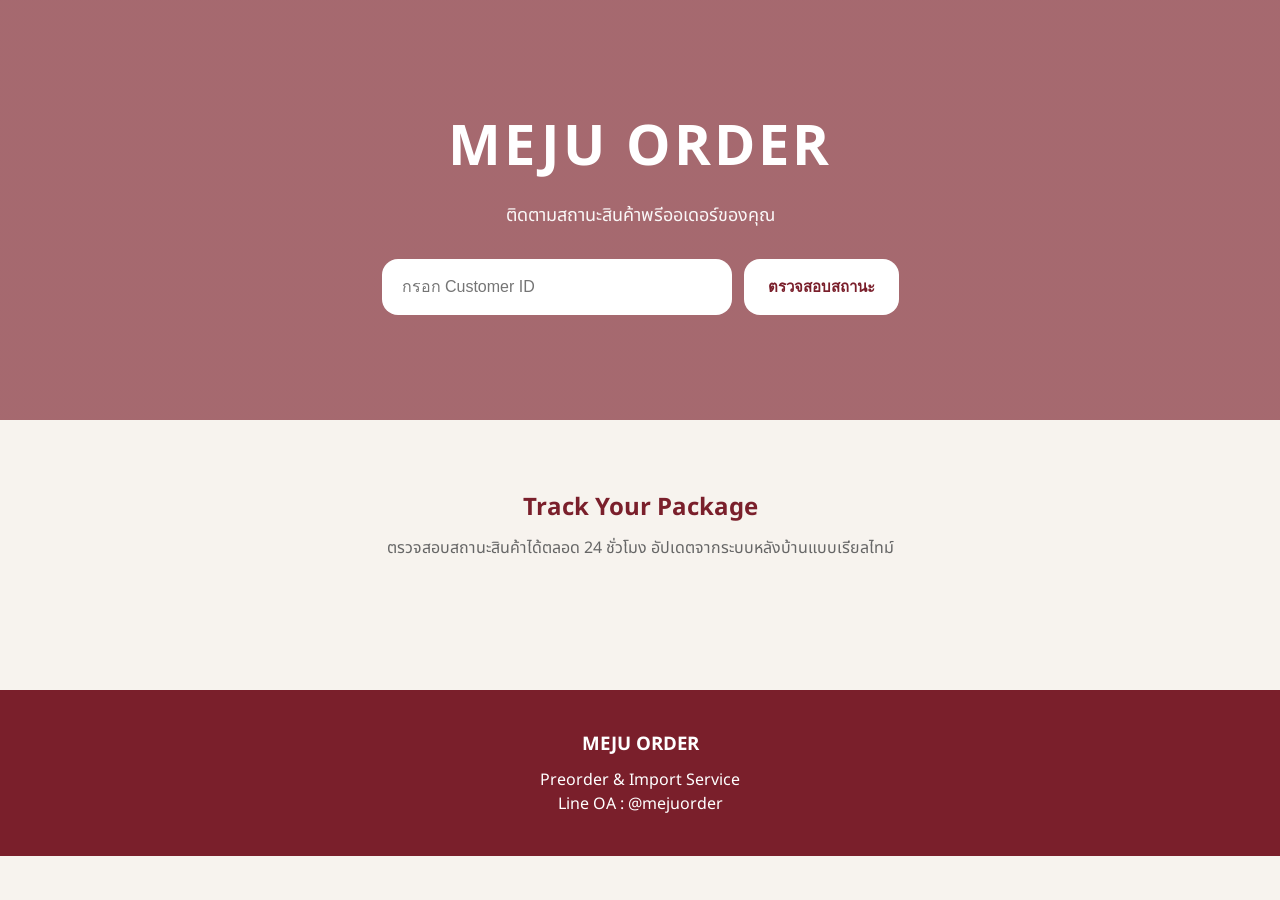
==== index.html @ 6a524410 "update ui design" ====
<!DOCTYPE html>
<html lang="th">
<head>
    <meta charset="UTF-8">
    <meta name="viewport" content="width=device-width, initial-scale=1.0">
    <title>MEJU ORDER | Track Your Order</title>

    <link rel="stylesheet" href="style.css">

    <link href="https://fonts.googleapis.com/css2?family=Noto+Sans+Thai:wght@300;400;500;600;700&display=swap" rel="stylesheet">
</head>

<body>

    <header class="hero">
        <div class="overlay"></div>

        <div class="hero-content">
            <h1>MEJU ORDER</h1>
            <p>ติดตามสถานะสินค้าพรีออเดอร์ของคุณ</p>

            <div class="search-box">

                <input
                    type="text"
                    id="customerId"
                    placeholder="กรอก Customer ID">

                <button onclick="searchOrder()">
                    ตรวจสอบสถานะ
                </button>

            </div>
        </div>
    </header>

    <main>

        <section class="intro">
            <h2>Track Your Package</h2>
            <p>
                ตรวจสอบสถานะสินค้าได้ตลอด 24 ชั่วโมง
                อัปเดตจากระบบหลังบ้านแบบเรียลไทม์
            </p>
        </section>

        <section id="results"></section>

    </main>

    <footer>
        <h3>MEJU ORDER</h3>
        <p>Preorder & Import Service</p>
        <p>Line OA : @mejuorder</p>
    </footer>

    <script src="app.js"></script>

</body>
</html>
---- style.css ----
:root{
    --cream:#F7F3EE;
    --white:#FFFFFF;
    --burgundy:#7A1F2B;
    --rose:#B76E79;
    --text:#2E2E2E;
    --border:#E8DDD5;
}

*{
    margin:0;
    padding:0;
    box-sizing:border-box;
}

body{
    font-family:'Noto Sans Thai',sans-serif;
    background:var(--cream);
    color:var(--text);
}

/* HERO */

.hero{
    position:relative;
    min-height:420px;

    background:
    linear-gradient(
    rgba(122,31,43,.65),
    rgba(122,31,43,.65)),
    url("https://images.unsplash.com/photo-1523381210434-271e8be1f52b?q=80&w=1600");

    background-size:cover;
    background-position:center;

    display:flex;
    align-items:center;
    justify-content:center;

    text-align:center;
    padding:40px 20px;
}

.hero-content{
    position:relative;
    z-index:2;
    max-width:700px;
}

.hero h1{
    color:white;
    font-size:56px;
    font-weight:700;
    letter-spacing:3px;
    margin-bottom:12px;
}

.hero p{
    color:white;
    opacity:.95;
    margin-bottom:30px;
    font-size:18px;
}

/* SEARCH */

.search-box{
    display:flex;
    gap:12px;
    flex-wrap:wrap;
    justify-content:center;
}

.search-box input{
    width:350px;
    max-width:100%;

    border:none;
    border-radius:16px;

    padding:16px 20px;
    font-size:16px;

    outline:none;
}

.search-box button{

    background:white;
    color:var(--burgundy);

    border:none;
    border-radius:16px;

    padding:16px 24px;

    cursor:pointer;

    font-size:15px;
    font-weight:600;

    transition:.25s;
}

.search-box button:hover{
    transform:translateY(-2px);
}

/* INTRO */

.intro{
    max-width:900px;
    margin:auto;
    text-align:center;
    padding:70px 20px 30px;
}

.intro h2{
    color:var(--burgundy);
    margin-bottom:10px;
}

.intro p{
    color:#666;
}

/* RESULTS */

#results{
    max-width:1100px;
    margin:auto;
    padding:20px;
}

/* CARD */

.card{
    background:white;

    border-radius:24px;

    overflow:hidden;

    margin-bottom:30px;

    box-shadow:
    0 10px 30px rgba(0,0,0,.07);

    display:grid;

    grid-template-columns:
    320px 1fr;
}

.card img{
    width:100%;
    height:100%;
    min-height:320px;
    object-fit:cover;
}

.content{
    padding:28px;
}

.product-name{
    font-size:26px;
    font-weight:700;
    color:var(--burgundy);

    margin-bottom:15px;
}

.info{
    margin-bottom:10px;
    color:#555;
}

/* STATUS BADGE */

.status{
    display:inline-block;

    background:#F8E4E7;

    color:var(--burgundy);

    padding:10px 16px;

    border-radius:999px;

    font-weight:600;

    margin:16px 0;
}

/* TIMELINE */

.timeline{
    margin-top:25px;
    border-left:3px solid #E5D4D8;
    padding-left:18px;
}

.timeline-step{
    margin-bottom:15px;
    color:#666;
}

.timeline-step.active{
    color:var(--burgundy);
    font-weight:700;
}

/* EMPTY */

.not-found{
    background:white;

    padding:40px;

    text-align:center;

    border-radius:20px;

    box-shadow:
    0 10px 30px rgba(0,0,0,.05);
}

/* FOOTER */

footer{
    margin-top:60px;

    background:var(--burgundy);

    color:white;

    text-align:center;

    padding:40px 20px;
}

footer h3{
    margin-bottom:10px;
}

/* MOBILE */

@media(max-width:768px){

    .hero{
        min-height:360px;
    }

    .hero h1{
        font-size:38px;
    }

    .card{
        grid-template-columns:1fr;
    }

    .card img{
        min-height:250px;
    }

    .search-box{
        flex-direction:column;
    }

    .search-box input,
    .search-box button{
        width:100%;
    }

}
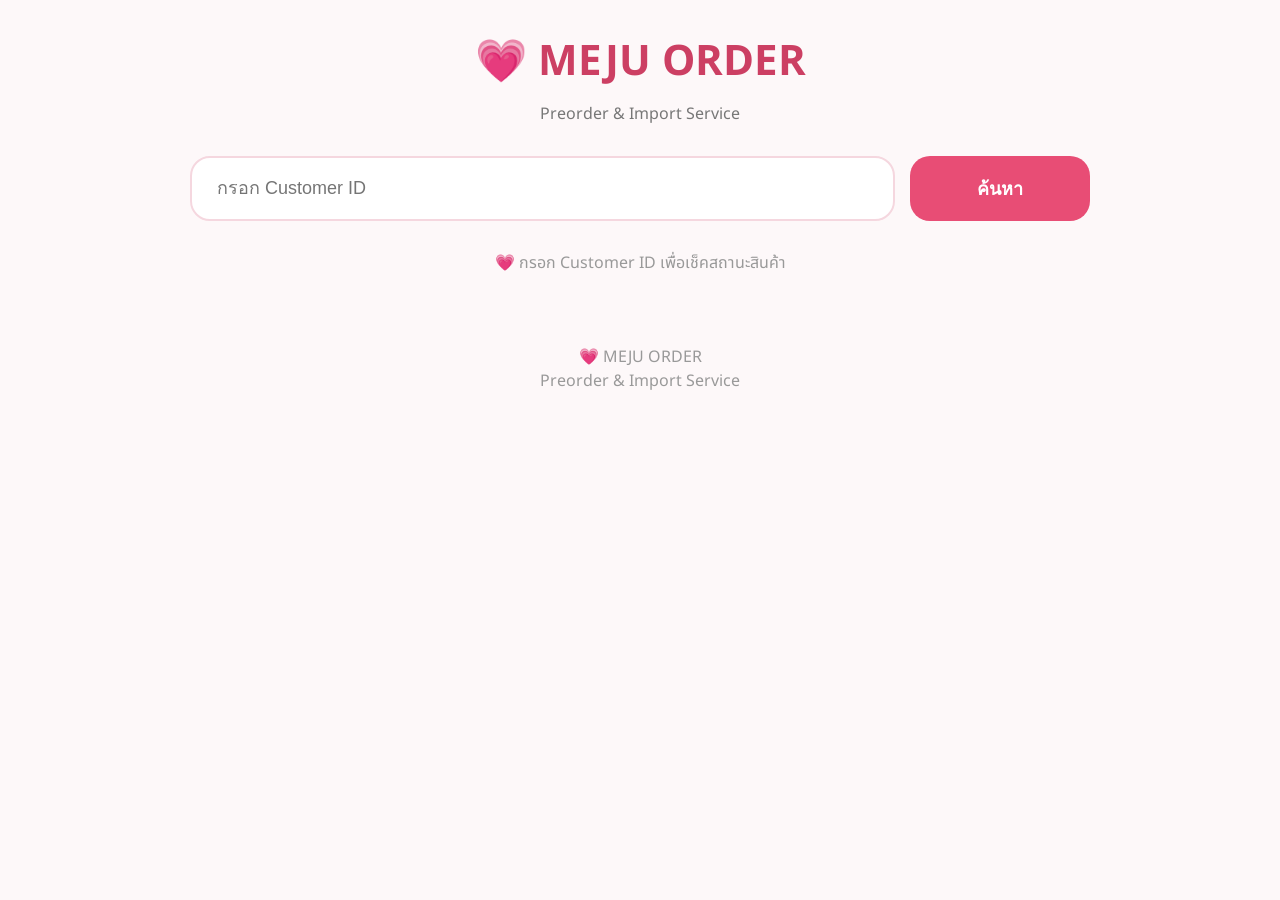
==== commit 89d84ae9: "param" ====
--- a/index.html
+++ b/index.html
@@ -1,60 +1,60 @@
 <!DOCTYPE html>
 <html lang="th">
 <head>
-    <meta charset="UTF-8">
-    <meta name="viewport" content="width=device-width, initial-scale=1.0">
-    <title>MEJU ORDER | Track Your Order</title>
+<meta charset="UTF-8">
+<meta name="viewport" content="width=device-width, initial-scale=1.0">
 
-    <link rel="stylesheet" href="style.css">
+<title>MEJU ORDER</title>
 
-    <link href="https://fonts.googleapis.com/css2?family=Noto+Sans+Thai:wght@300;400;500;600;700&display=swap" rel="stylesheet">
+<link rel="stylesheet" href="style.css">
+
+<link href="https://fonts.googleapis.com/css2?family=Noto+Sans+Thai:wght@300;400;500;600;700&display=swap" rel="stylesheet">
 </head>
 
 <body>
 
-    <header class="hero">
-        <div class="overlay"></div>
+<div class="container">
 
-        <div class="hero-content">
-            <h1>MEJU ORDER</h1>
-            <p>ติดตามสถานะสินค้าพรีออเดอร์ของคุณ</p>
+<header>
 
-            <div class="search-box">
+<div class="logo">
+💗 MEJU ORDER
+</div>
 
-                <input
-                    type="text"
-                    id="customerId"
-                    placeholder="กรอก Customer ID">
+<p class="subtitle">
+Preorder & Import Service
+</p>
 
-                <button onclick="searchOrder()">
-                    ตรวจสอบสถานะ
-                </button>
+<div class="search-box">
 
-            </div>
-        </div>
-    </header>
+<input
+id="customerId"
+type="text"
+placeholder="กรอก Customer ID">
 
-    <main>
+<button onclick="searchOrder()">
+ค้นหา
+</button>
 
-        <section class="intro">
-            <h2>Track Your Package</h2>
-            <p>
-                ตรวจสอบสถานะสินค้าได้ตลอด 24 ชั่วโมง
-                อัปเดตจากระบบหลังบ้านแบบเรียลไทม์
-            </p>
-        </section>
+</div>
 
-        <section id="results"></section>
+<p class="hint">
+💗 กรอก Customer ID เพื่อเช็คสถานะสินค้า
+</p>
 
-    </main>
+</header>
 
-    <footer>
-        <h3>MEJU ORDER</h3>
-        <p>Preorder & Import Service</p>
-        <p>Line OA : @mejuorder</p>
-    </footer>
+<section id="results"></section>
 
-    <script src="app.js"></script>
+<footer>
+💗 MEJU ORDER
+<br>
+Preorder & Import Service
+</footer>
+
+</div>
+
+<script src="app.js"></script>
 
 </body>
 </html>
--- a/style.css
+++ b/style.css
@@ -1,278 +1,288 @@
-:root{
-    --cream:#F7F3EE;
-    --white:#FFFFFF;
-    --burgundy:#7A1F2B;
-    --rose:#B76E79;
-    --text:#2E2E2E;
-    --border:#E8DDD5;
-}
-
 *{
-    margin:0;
-    padding:0;
-    box-sizing:border-box;
+margin:0;
+padding:0;
+box-sizing:border-box;
 }
 
 body{
-    font-family:'Noto Sans Thai',sans-serif;
-    background:var(--cream);
-    color:var(--text);
-}
-
-/* HERO */
-
-.hero{
-    position:relative;
-    min-height:420px;
-
-    background:
-    linear-gradient(
-    rgba(122,31,43,.65),
-    rgba(122,31,43,.65)),
-    url("https://images.unsplash.com/photo-1523381210434-271e8be1f52b?q=80&w=1600");
-
-    background-size:cover;
-    background-position:center;
-
-    display:flex;
-    align-items:center;
-    justify-content:center;
-
-    text-align:center;
-    padding:40px 20px;
-}
-
-.hero-content{
-    position:relative;
-    z-index:2;
-    max-width:700px;
-}
-
-.hero h1{
-    color:white;
-    font-size:56px;
-    font-weight:700;
-    letter-spacing:3px;
-    margin-bottom:12px;
-}
-
-.hero p{
-    color:white;
-    opacity:.95;
-    margin-bottom:30px;
-    font-size:18px;
-}
-
-/* SEARCH */
+font-family:'Noto Sans Thai',sans-serif;
+background:#fdf8f9;
+color:#444;
+}
+
+.container{
+max-width:1200px;
+margin:auto;
+padding:30px 20px;
+}
+
+.logo{
+text-align:center;
+font-size:42px;
+font-weight:700;
+color:#cc3f63;
+}
+
+.subtitle{
+text-align:center;
+color:#777;
+margin-top:8px;
+}
 
 .search-box{
-    display:flex;
-    gap:12px;
-    flex-wrap:wrap;
-    justify-content:center;
+display:flex;
+gap:15px;
+margin:30px auto;
+max-width:900px;
 }
 
 .search-box input{
-    width:350px;
-    max-width:100%;
-
-    border:none;
-    border-radius:16px;
-
-    padding:16px 20px;
-    font-size:16px;
-
-    outline:none;
+flex:1;
+height:65px;
+border:2px solid #f5d7df;
+border-radius:20px;
+padding:0 25px;
+font-size:18px;
+outline:none;
 }
 
 .search-box button{
-
-    background:white;
-    color:var(--burgundy);
-
-    border:none;
-    border-radius:16px;
-
-    padding:16px 24px;
-
-    cursor:pointer;
-
-    font-size:15px;
-    font-weight:600;
-
-    transition:.25s;
-}
-
-.search-box button:hover{
-    transform:translateY(-2px);
-}
-
-/* INTRO */
-
-.intro{
-    max-width:900px;
-    margin:auto;
-    text-align:center;
-    padding:70px 20px 30px;
-}
-
-.intro h2{
-    color:var(--burgundy);
-    margin-bottom:10px;
-}
-
-.intro p{
-    color:#666;
-}
-
-/* RESULTS */
-
-#results{
-    max-width:1100px;
-    margin:auto;
-    padding:20px;
-}
-
-/* CARD */
-
-.card{
-    background:white;
-
-    border-radius:24px;
-
-    overflow:hidden;
-
-    margin-bottom:30px;
-
-    box-shadow:
-    0 10px 30px rgba(0,0,0,.07);
-
-    display:grid;
-
-    grid-template-columns:
-    320px 1fr;
-}
-
-.card img{
-    width:100%;
-    height:100%;
-    min-height:320px;
-    object-fit:cover;
-}
-
-.content{
-    padding:28px;
+width:180px;
+border:none;
+border-radius:20px;
+background:#e84d75;
+color:white;
+font-size:18px;
+font-weight:600;
+cursor:pointer;
+}
+
+.hint{
+text-align:center;
+color:#999;
+margin-bottom:30px;
+}
+
+.order-card{
+
+background:white;
+
+border-radius:30px;
+
+padding:25px;
+
+margin-bottom:30px;
+
+display:grid;
+grid-template-columns:240px 1fr;
+
+gap:25px;
+
+box-shadow:
+0 8px 30px rgba(0,0,0,.05);
+}
+
+.left-column{
+display:flex;
+flex-direction:column;
+}
+
+.product-image{
+width:200px;
+height:200px;
+border-radius:24px;
+object-fit:cover;
+margin:auto;
+}
+
+.payment-card{
+
+margin-top:20px;
+
+background:#fff4f6;
+
+border:1px solid #f6dde3;
+
+border-radius:24px;
+
+padding:20px;
+}
+
+.payment-title{
+color:#c53b61;
+font-weight:600;
+margin-bottom:15px;
+}
+
+.payment-status{
+font-size:32px;
+font-weight:700;
+color:#d63e67;
+}
+
+.payment-amount{
+margin-top:10px;
+color:#666;
+}
+
+.top-bar{
+display:flex;
+justify-content:space-between;
+gap:15px;
 }
 
 .product-name{
-    font-size:26px;
-    font-weight:700;
-    color:var(--burgundy);
-
-    margin-bottom:15px;
-}
-
-.info{
-    margin-bottom:10px;
-    color:#555;
-}
-
-/* STATUS BADGE */
-
-.status{
-    display:inline-block;
-
-    background:#F8E4E7;
-
-    color:var(--burgundy);
-
-    padding:10px 16px;
-
-    border-radius:999px;
-
-    font-weight:600;
-
-    margin:16px 0;
-}
-
-/* TIMELINE */
+font-size:38px;
+font-weight:700;
+color:#b71d48;
+}
+
+.update-box{
+
+background:#fff5f7;
+
+padding:15px;
+
+border-radius:18px;
+
+min-width:140px;
+
+text-align:center;
+}
+
+.qty-box{
+
+display:inline-block;
+
+margin-top:15px;
+
+background:#fff1f4;
+
+padding:10px 18px;
+
+border-radius:999px;
+
+color:#c53b61;
+
+font-weight:600;
+}
+
+.badges{
+display:flex;
+gap:15px;
+margin-top:20px;
+flex-wrap:wrap;
+}
+
+.badge{
+
+padding:14px 20px;
+
+border-radius:18px;
+
+font-weight:700;
+}
+
+.status-badge{
+border:2px solid #f4ccd5;
+color:#c53b61;
+}
+
+.deposit{
+background:#fff3dc;
+color:#c98200;
+}
+
+.fullpaid{
+background:#e9f8ec;
+color:#178a4a;
+}
+
+.info-grid{
+display:grid;
+grid-template-columns:1fr 1fr;
+gap:15px;
+margin-top:25px;
+}
+
+.info-item{
+
+background:#faf7f7;
+
+padding:16px;
+
+border-radius:16px;
+}
 
 .timeline{
-    margin-top:25px;
-    border-left:3px solid #E5D4D8;
-    padding-left:18px;
+
+margin-top:25px;
+
+border-left:3px solid #f0d8df;
+
+padding-left:25px;
 }
 
 .timeline-step{
-    margin-bottom:15px;
-    color:#666;
+
+padding:12px 0;
+
+font-size:18px;
+
+color:#999;
 }
 
 .timeline-step.active{
-    color:var(--burgundy);
-    font-weight:700;
-}
-
-/* EMPTY */
+color:#c53b61;
+font-weight:700;
+}
 
 .not-found{
-    background:white;
-
-    padding:40px;
-
-    text-align:center;
-
-    border-radius:20px;
-
-    box-shadow:
-    0 10px 30px rgba(0,0,0,.05);
-}
-
-/* FOOTER */
+
+background:white;
+
+padding:30px;
+
+border-radius:25px;
+
+text-align:center;
+}
 
 footer{
-    margin-top:60px;
-
-    background:var(--burgundy);
-
-    color:white;
-
-    text-align:center;
-
-    padding:40px 20px;
-}
-
-footer h3{
-    margin-bottom:10px;
-}
-
-/* MOBILE */
-
-@media(max-width:768px){
-
-    .hero{
-        min-height:360px;
-    }
-
-    .hero h1{
-        font-size:38px;
-    }
-
-    .card{
-        grid-template-columns:1fr;
-    }
-
-    .card img{
-        min-height:250px;
-    }
-
-    .search-box{
-        flex-direction:column;
-    }
-
-    .search-box input,
-    .search-box button{
-        width:100%;
-    }
-
+text-align:center;
+padding:40px;
+color:#999;
+}
+
+@media(max-width:900px){
+
+.search-box{
+flex-direction:column;
+}
+
+.search-box button{
+width:100%;
+height:60px;
+}
+
+.order-card{
+grid-template-columns:1fr;
+}
+
+.product-image{
+width:220px;
+height:220px;
+}
+
+.top-bar{
+flex-direction:column;
+}
+
+.info-grid{
+grid-template-columns:1fr;
+}
+
+.product-name{
+font-size:28px;
+}
 }
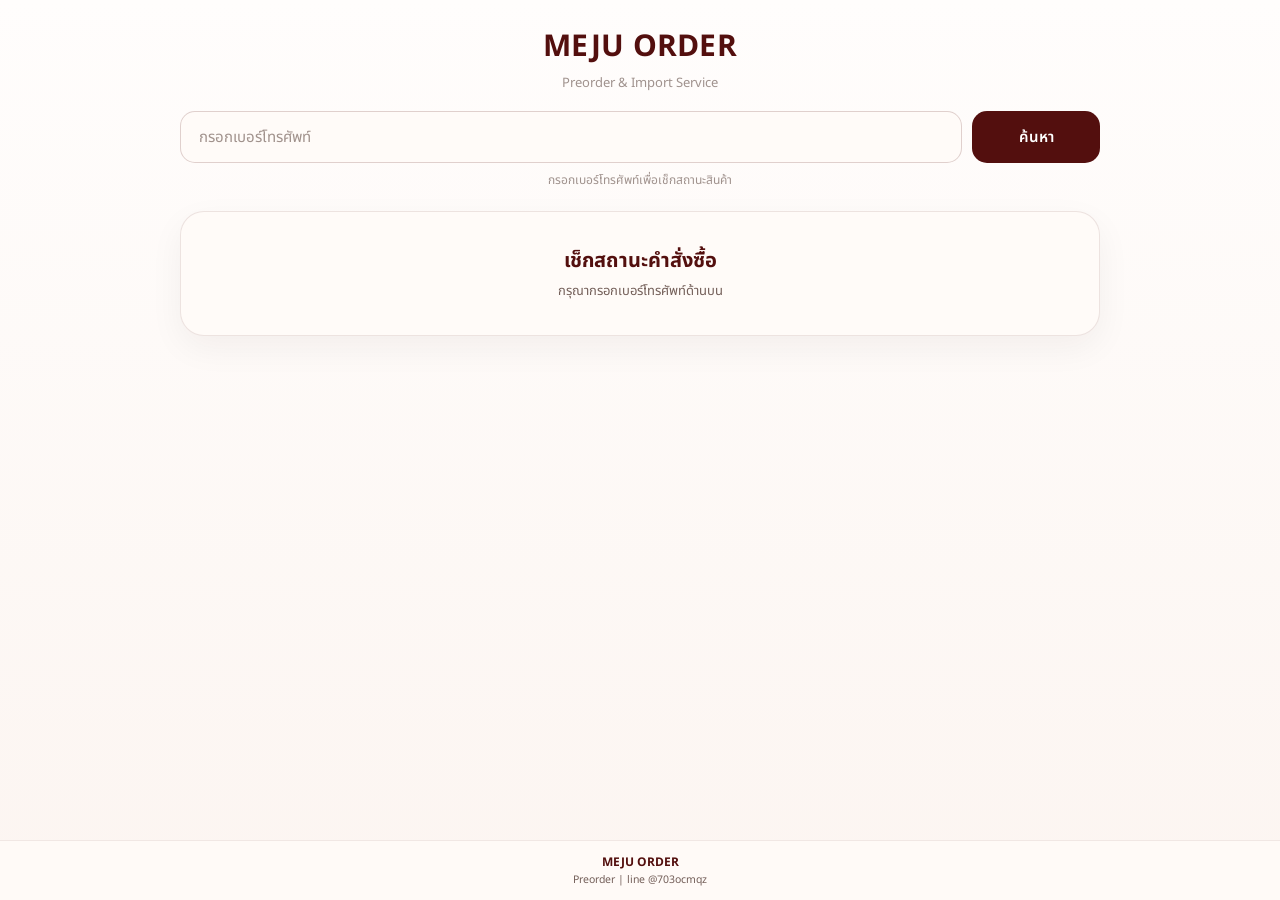
==== commit 4c02e0b0: "update8/7*2" ====
--- a/index.html
+++ b/index.html
@@ -1,60 +1,58 @@
 <!DOCTYPE html>
 <html lang="th">
 <head>
-<meta charset="UTF-8">
-<meta name="viewport" content="width=device-width, initial-scale=1.0">
+  <meta charset="UTF-8">
+  <meta name="viewport" content="width=device-width, initial-scale=1.0">
+  <title>MEJU ORDER</title>
 
-<title>MEJU ORDER</title>
+  <link rel="preconnect" href="https://fonts.googleapis.com">
+  <link rel="preconnect" href="https://fonts.gstatic.com" crossorigin>
+  <link
+    href="https://fonts.googleapis.com/css2?family=Noto+Sans+Thai:wght@300;400;500;600;700&display=swap"
+    rel="stylesheet"
+  >
 
-<link rel="stylesheet" href="style.css">
-
-<link href="https://fonts.googleapis.com/css2?family=Noto+Sans+Thai:wght@300;400;500;600;700&display=swap" rel="stylesheet">
+  <link rel="stylesheet" href="style.css?v=700">
 </head>
 
 <body>
+  <div class="container">
+    <header class="header">
+      <div class="logo">MEJU ORDER</div>
+      <p class="subtitle">Preorder & Import Service</p>
 
-<div class="container">
+      <div class="search-box">
+        <input
+          id="phoneNumber"
+          type="tel"
+          inputmode="numeric"
+          autocomplete="tel"
+          placeholder="กรอกเบอร์โทรศัพท์"
+        >
+        <button id="searchButton" type="button">ค้นหา</button>
+      </div>
 
-<header>
+      <p class="hint">กรอกเบอร์โทรศัพท์เพื่อเช็กสถานะสินค้า</p>
+    </header>
 
-<div class="logo">
-💗 MEJU ORDER
-</div>
+    <main>
+      <section id="results" class="results">
+        <div class="welcome-box">
+          <div class="welcome-title">เช็กสถานะคำสั่งซื้อ</div>
+          <div class="welcome-text">กรุณากรอกเบอร์โทรศัพท์ด้านบน</div>
+        </div>
+      </section>
+    </main>
+  </div>
 
-<p class="subtitle">
-Preorder & Import Service
-</p>
+  <footer class="fixed-footer">
+    <div class="footer-logo">MEJU ORDER</div>
+    <div class="footer-subtitle">Preorder | line @703ocmqz</div>
+  </footer>
 
-<div class="search-box">
+  <div id="toast" class="toast" role="status" aria-live="polite"></div>
 
-<input
-id="customerId"
-type="text"
-placeholder="กรอก Customer ID">
-
-<button onclick="searchOrder()">
-ค้นหา
-</button>
-
-</div>
-
-<p class="hint">
-💗 กรอก Customer ID เพื่อเช็คสถานะสินค้า
-</p>
-
-</header>
-
-<section id="results"></section>
-
-<footer>
-💗 MEJU ORDER
-<br>
-Preorder & Import Service
-</footer>
-
-</div>
-
-<script src="app.js"></script>
-
+  <script src="config.js?v=700"></script>
+  <script src="app.js?v=700"></script>
 </body>
-</html>+</html>
--- a/style.css
+++ b/style.css
@@ -1,288 +1,679 @@
-*{
-margin:0;
-padding:0;
-box-sizing:border-box;
-}
-
-body{
-font-family:'Noto Sans Thai',sans-serif;
-background:#fdf8f9;
-color:#444;
-}
-
-.container{
-max-width:1200px;
-margin:auto;
-padding:30px 20px;
-}
-
-.logo{
-text-align:center;
-font-size:42px;
-font-weight:700;
-color:#cc3f63;
-}
-
-.subtitle{
-text-align:center;
-color:#777;
-margin-top:8px;
-}
-
-.search-box{
-display:flex;
-gap:15px;
-margin:30px auto;
-max-width:900px;
-}
-
-.search-box input{
-flex:1;
-height:65px;
-border:2px solid #f5d7df;
-border-radius:20px;
-padding:0 25px;
-font-size:18px;
-outline:none;
-}
-
-.search-box button{
-width:180px;
-border:none;
-border-radius:20px;
-background:#e84d75;
-color:white;
-font-size:18px;
-font-weight:600;
-cursor:pointer;
-}
-
-.hint{
-text-align:center;
-color:#999;
-margin-bottom:30px;
-}
-
-.order-card{
-
-background:white;
-
-border-radius:30px;
-
-padding:25px;
-
-margin-bottom:30px;
-
-display:grid;
-grid-template-columns:240px 1fr;
-
-gap:25px;
-
-box-shadow:
-0 8px 30px rgba(0,0,0,.05);
-}
-
-.left-column{
-display:flex;
-flex-direction:column;
-}
-
-.product-image{
-width:200px;
-height:200px;
-border-radius:24px;
-object-fit:cover;
-margin:auto;
-}
-
-.payment-card{
-
-margin-top:20px;
-
-background:#fff4f6;
-
-border:1px solid #f6dde3;
-
-border-radius:24px;
-
-padding:20px;
-}
-
-.payment-title{
-color:#c53b61;
-font-weight:600;
-margin-bottom:15px;
-}
-
-.payment-status{
-font-size:32px;
-font-weight:700;
-color:#d63e67;
-}
-
-.payment-amount{
-margin-top:10px;
-color:#666;
-}
-
-.top-bar{
-display:flex;
-justify-content:space-between;
-gap:15px;
-}
-
-.product-name{
-font-size:38px;
-font-weight:700;
-color:#b71d48;
-}
-
-.update-box{
-
-background:#fff5f7;
-
-padding:15px;
-
-border-radius:18px;
-
-min-width:140px;
-
-text-align:center;
-}
-
-.qty-box{
-
-display:inline-block;
-
-margin-top:15px;
-
-background:#fff1f4;
-
-padding:10px 18px;
-
-border-radius:999px;
-
-color:#c53b61;
-
-font-weight:600;
-}
-
-.badges{
-display:flex;
-gap:15px;
-margin-top:20px;
-flex-wrap:wrap;
-}
-
-.badge{
-
-padding:14px 20px;
-
-border-radius:18px;
-
-font-weight:700;
-}
-
-.status-badge{
-border:2px solid #f4ccd5;
-color:#c53b61;
-}
-
-.deposit{
-background:#fff3dc;
-color:#c98200;
-}
-
-.fullpaid{
-background:#e9f8ec;
-color:#178a4a;
-}
-
-.info-grid{
-display:grid;
-grid-template-columns:1fr 1fr;
-gap:15px;
-margin-top:25px;
-}
-
-.info-item{
-
-background:#faf7f7;
-
-padding:16px;
-
-border-radius:16px;
-}
-
-.timeline{
-
-margin-top:25px;
-
-border-left:3px solid #f0d8df;
-
-padding-left:25px;
-}
-
-.timeline-step{
-
-padding:12px 0;
-
-font-size:18px;
-
-color:#999;
-}
-
-.timeline-step.active{
-color:#c53b61;
-font-weight:700;
-}
-
-.not-found{
-
-background:white;
-
-padding:30px;
-
-border-radius:25px;
-
-text-align:center;
-}
-
-footer{
-text-align:center;
-padding:40px;
-color:#999;
-}
-
-@media(max-width:900px){
-
-.search-box{
-flex-direction:column;
-}
-
-.search-box button{
-width:100%;
-height:60px;
-}
-
-.order-card{
-grid-template-columns:1fr;
-}
-
-.product-image{
-width:220px;
-height:220px;
-}
-
-.top-bar{
-flex-direction:column;
-}
-
-.info-grid{
-grid-template-columns:1fr;
-}
-
-.product-name{
-font-size:28px;
-}
-}+:root {
+  --deep-blush: #530f0e;
+  --cashmere: #f3a0aa;
+  --rich-wood: #30150e;
+  --silk-beach: #f8e5d7;
+
+  --bg: #fcf7f4;
+  --surface: #fffbf8;
+  --surface-soft: #f9f0ea;
+  --text: #30150e;
+  --text-soft: rgba(48, 21, 14, 0.68);
+  --text-light: rgba(48, 21, 14, 0.46);
+  --border: rgba(83, 15, 14, 0.10);
+  --border-strong: rgba(83, 15, 14, 0.18);
+  --shadow: 0 12px 34px rgba(48, 21, 14, 0.05);
+  --content-width: 920px;
+}
+
+* {
+  box-sizing: border-box;
+  margin: 0;
+  padding: 0;
+}
+
+html {
+  -webkit-text-size-adjust: 100%;
+}
+
+body {
+  min-height: 100vh;
+  padding-bottom: 72px;
+  font-family: "Noto Sans Thai", sans-serif;
+  color: var(--text);
+  background: linear-gradient(180deg, #fffdfc 0%, #fcf5f1 100%);
+}
+
+button,
+input {
+  font: inherit;
+}
+
+button {
+  -webkit-tap-highlight-color: transparent;
+}
+
+.container {
+  width: 100%;
+  max-width: 1100px;
+  margin: 0 auto;
+  padding: 24px 16px 34px;
+}
+
+.header {
+  margin-bottom: 22px;
+  text-align: center;
+}
+
+.logo {
+  color: var(--deep-blush);
+  font-size: 30px;
+  font-weight: 700;
+  letter-spacing: 0.3px;
+}
+
+.subtitle {
+  margin-top: 3px;
+  color: var(--text-light);
+  font-size: 13px;
+}
+
+.search-box {
+  display: flex;
+  gap: 10px;
+  width: 100%;
+  max-width: var(--content-width);
+  margin: 18px auto 8px;
+}
+
+.search-box input {
+  flex: 1;
+  min-width: 0;
+  height: 52px;
+  padding: 0 18px;
+  border: 1px solid var(--border-strong);
+  border-radius: 15px;
+  outline: none;
+  background: var(--surface);
+  color: var(--text);
+  font-size: 15px;
+}
+
+.search-box input:focus {
+  border-color: var(--deep-blush);
+  box-shadow: 0 0 0 4px rgba(83, 15, 14, 0.07);
+}
+
+.search-box input::placeholder {
+  color: var(--text-light);
+}
+
+.search-box button {
+  flex-shrink: 0;
+  width: 128px;
+  height: 52px;
+  border: 0;
+  border-radius: 15px;
+  background: var(--deep-blush);
+  color: #fff;
+  font-size: 15px;
+  font-weight: 600;
+  cursor: pointer;
+}
+
+.search-box button:disabled {
+  opacity: 0.6;
+  cursor: not-allowed;
+}
+
+.hint {
+  color: var(--text-light);
+  font-size: 12px;
+}
+
+.results {
+  width: 100%;
+  max-width: var(--content-width);
+  min-height: 150px;
+  margin: 0 auto;
+}
+
+.welcome-box,
+.not-found,
+.error-box,
+.loading-box {
+  width: 100%;
+  padding: 34px 20px;
+  border: 1px solid var(--border);
+  border-radius: 24px;
+  background: var(--surface);
+  box-shadow: var(--shadow);
+  text-align: center;
+}
+
+.welcome-title,
+.not-found-title,
+.error-title {
+  color: var(--deep-blush);
+  font-size: 20px;
+  font-weight: 700;
+}
+
+.welcome-text,
+.not-found-text,
+.error-text {
+  margin-top: 5px;
+  color: var(--text-soft);
+  font-size: 13px;
+}
+
+.loading-spinner {
+  width: 34px;
+  height: 34px;
+  margin: 0 auto 12px;
+  border: 3px solid rgba(83, 15, 14, 0.1);
+  border-top-color: var(--deep-blush);
+  border-radius: 50%;
+  animation: spin 0.8s linear infinite;
+}
+
+@keyframes spin {
+  to { transform: rotate(360deg); }
+}
+
+.loading-text {
+  color: var(--deep-blush);
+  font-size: 14px;
+  font-weight: 600;
+}
+
+.error-detail {
+  max-width: 640px;
+  margin: 12px auto 0;
+  padding: 10px 12px;
+  border-radius: 10px;
+  background: rgba(243, 160, 170, 0.12);
+  color: var(--deep-blush);
+  font-size: 12px;
+  word-break: break-word;
+}
+
+.order-card {
+  width: 100%;
+  margin-bottom: 14px;
+  padding: 18px;
+  border: 1px solid var(--border);
+  border-radius: 22px;
+  background: var(--surface);
+  box-shadow: var(--shadow);
+}
+
+.order-card.latest-order {
+  border-color: rgba(83, 15, 14, 0.24);
+}
+
+.order-top {
+  display: flex;
+  align-items: flex-start;
+  justify-content: space-between;
+  gap: 14px;
+}
+
+.order-main {
+  min-width: 0;
+}
+
+.order-title-row {
+  display: flex;
+  flex-wrap: wrap;
+  align-items: center;
+  gap: 7px;
+}
+
+.order-title {
+  color: var(--deep-blush);
+  font-size: 20px;
+  font-weight: 700;
+  line-height: 1.35;
+  word-break: break-word;
+}
+
+.latest-badge {
+  padding: 4px 8px;
+  border-radius: 999px;
+  background: var(--cashmere);
+  color: var(--rich-wood);
+  font-size: 9px;
+  font-weight: 700;
+}
+
+.order-meta {
+  margin-top: 4px;
+  color: var(--text-light);
+  font-size: 11px;
+}
+
+.update-box {
+  flex-shrink: 0;
+  min-width: 130px;
+  padding: 9px 11px;
+  border: 1px solid var(--border);
+  border-radius: 13px;
+  background: var(--surface-soft);
+  text-align: center;
+}
+
+.update-label {
+  color: var(--deep-blush);
+  font-size: 10px;
+  font-weight: 700;
+}
+
+.update-date {
+  margin-top: 2px;
+  color: var(--text-soft);
+  font-size: 11px;
+}
+
+.order-overview {
+  display: grid;
+  grid-template-columns: 1fr 1fr;
+  gap: 8px;
+  margin-top: 13px;
+}
+
+.overview-box {
+  padding: 11px;
+  border: 1px solid var(--border);
+  border-radius: 12px;
+  background: #fffdfc;
+}
+
+.overview-label {
+  margin-bottom: 4px;
+  color: var(--text-light);
+  font-size: 10px;
+}
+
+.overview-value {
+  color: var(--deep-blush);
+  font-size: 12px;
+  font-weight: 700;
+}
+
+.items-section {
+  margin-top: 13px;
+  padding: 12px;
+  border: 1px solid var(--border);
+  border-radius: 14px;
+  background: #fffdfc;
+}
+
+.items-title {
+  margin-bottom: 7px;
+  color: var(--deep-blush);
+  font-size: 11px;
+  font-weight: 700;
+}
+
+.item-row {
+  padding: 10px 3px;
+  border-bottom: 1px solid rgba(83, 15, 14, 0.06);
+}
+
+.item-row:last-child {
+  border-bottom: 0;
+}
+
+.item-main-row {
+  display: flex;
+  align-items: flex-start;
+  justify-content: space-between;
+  gap: 10px;
+}
+
+.item-name {
+  min-width: 0;
+  color: var(--text);
+  font-size: 12.5px;
+  font-weight: 600;
+  line-height: 1.45;
+  word-break: break-word;
+}
+
+.item-qty {
+  flex-shrink: 0;
+  padding: 3px 8px;
+  border-radius: 999px;
+  background: rgba(243, 160, 170, 0.16);
+  color: var(--deep-blush);
+  font-size: 10px;
+  font-weight: 700;
+}
+
+.item-sub-row {
+  display: flex;
+  flex-wrap: wrap;
+  align-items: center;
+  gap: 6px;
+  margin-top: 7px;
+}
+
+.item-status {
+  display: inline-flex;
+  align-items: center;
+  gap: 5px;
+  padding: 5px 8px;
+  border-radius: 999px;
+  font-size: 10px;
+  font-weight: 700;
+}
+
+.status-confirmed {
+  background: rgba(243, 160, 170, 0.24);
+  color: var(--deep-blush);
+}
+
+.status-shipped {
+  background: var(--silk-beach);
+  color: var(--rich-wood);
+}
+
+.status-warehouse {
+  background: rgba(48, 21, 14, 0.10);
+  color: var(--rich-wood);
+}
+
+.status-transit {
+  background: var(--deep-blush);
+  color: #fff;
+}
+
+.status-thailand {
+  background: var(--cashmere);
+  color: var(--rich-wood);
+}
+
+.status-dispatch {
+  background: var(--rich-wood);
+  color: #fff;
+}
+
+.status-special {
+  background: #fff3cd;
+  color: #7a5a00;
+}
+
+.item-tracking {
+  display: inline-flex;
+  align-items: center;
+  gap: 5px;
+  color: var(--text-soft);
+  font-size: 10px;
+}
+
+.copy-tracking {
+  padding: 4px 7px;
+  border: 1px solid var(--border);
+  border-radius: 7px;
+  background: var(--surface-soft);
+  color: var(--deep-blush);
+  font-size: 9px;
+  font-weight: 600;
+  cursor: pointer;
+}
+
+.items-list:not(.is-open) .item-row:nth-child(n + 5) {
+  display: none;
+}
+
+.items-toggle {
+  display: flex;
+  align-items: center;
+  justify-content: center;
+  gap: 5px;
+  width: 100%;
+  margin-top: 7px;
+  padding: 7px 8px;
+  border: 0;
+  border-radius: 9px;
+  background: rgba(248, 229, 215, 0.65);
+  color: var(--deep-blush);
+  font-size: 10px;
+  font-weight: 600;
+  cursor: pointer;
+}
+
+.order-actions {
+  display: flex;
+  justify-content: flex-end;
+  margin-top: 12px;
+}
+
+.line-contact-button {
+  display: inline-flex;
+  align-items: center;
+  justify-content: center;
+  padding: 8px 12px;
+  border-radius: 10px;
+  background: var(--deep-blush);
+  color: #fff;
+  font-size: 10px;
+  font-weight: 600;
+  text-decoration: none;
+}
+
+.fixed-footer {
+  position: fixed;
+  right: 0;
+  bottom: 0;
+  left: 0;
+  z-index: 1000;
+  display: flex;
+  min-height: 60px;
+  flex-direction: column;
+  align-items: center;
+  justify-content: center;
+  padding: 6px 14px;
+  border-top: 1px solid rgba(83, 15, 14, 0.08);
+  background: rgba(255, 250, 247, 0.96);
+  backdrop-filter: blur(12px);
+  -webkit-backdrop-filter: blur(12px);
+}
+
+.footer-logo {
+  color: var(--deep-blush);
+  font-size: 12px;
+  font-weight: 700;
+}
+
+.footer-subtitle {
+  margin-top: 1px;
+  color: var(--text-soft);
+  font-size: 10.5px;
+}
+
+.toast {
+  position: fixed;
+  bottom: 78px;
+  left: 50%;
+  z-index: 3000;
+  max-width: calc(100% - 30px);
+  padding: 9px 14px;
+  border-radius: 999px;
+  background: var(--rich-wood);
+  color: #fff;
+  font-size: 11px;
+  opacity: 0;
+  pointer-events: none;
+  transform: translate(-50%, 14px);
+  transition: 0.2s;
+}
+
+.toast.show {
+  opacity: 1;
+  transform: translate(-50%, 0);
+}
+
+@media (max-width: 620px) {
+  .order-overview {
+    grid-template-columns: 1fr;
+  }
+}
+
+@media (max-width: 480px) {
+  body {
+    padding-bottom: 58px;
+  }
+
+  .container {
+    padding: 13px 10px 20px;
+  }
+
+  .header {
+    margin-bottom: 14px;
+  }
+
+  .logo {
+    font-size: 23px;
+  }
+
+  .subtitle {
+    font-size: 11px;
+  }
+
+  .search-box {
+    gap: 7px;
+    margin: 13px auto 7px;
+  }
+
+  .search-box input {
+    height: 43px;
+    padding: 0 12px;
+    border-radius: 11px;
+    font-size: 13px;
+  }
+
+  .search-box button {
+    width: 82px;
+    height: 43px;
+    border-radius: 11px;
+    font-size: 13px;
+  }
+
+  .hint {
+    font-size: 10px;
+  }
+
+  .welcome-box,
+  .not-found,
+  .error-box,
+  .loading-box {
+    padding: 21px 13px;
+    border-radius: 17px;
+  }
+
+  .welcome-title,
+  .not-found-title,
+  .error-title {
+    font-size: 17px;
+  }
+
+  .welcome-text,
+  .not-found-text,
+  .error-text {
+    font-size: 11px;
+  }
+
+  .order-card {
+    margin-bottom: 10px;
+    padding: 13px;
+    border-radius: 17px;
+  }
+
+  .order-top {
+    gap: 7px;
+  }
+
+  .order-title {
+    font-size: 15px;
+  }
+
+  .order-meta {
+    font-size: 9px;
+  }
+
+  .update-box {
+    min-width: 92px;
+    padding: 6px 7px;
+    border-radius: 9px;
+  }
+
+  .update-label {
+    font-size: 8px;
+  }
+
+  .update-date {
+    font-size: 8.5px;
+  }
+
+  .order-overview {
+    gap: 6px;
+    margin-top: 9px;
+  }
+
+  .overview-box {
+    padding: 8px 9px;
+    border-radius: 9px;
+  }
+
+  .overview-label {
+    font-size: 8.5px;
+  }
+
+  .overview-value {
+    font-size: 10px;
+  }
+
+  .items-section {
+    margin-top: 9px;
+    padding: 9px;
+    border-radius: 11px;
+  }
+
+  .items-title {
+    font-size: 9.5px;
+  }
+
+  .item-row {
+    padding: 8px 2px;
+  }
+
+  .item-name {
+    font-size: 10.5px;
+  }
+
+  .item-qty {
+    font-size: 8.5px;
+  }
+
+  .item-status,
+  .item-tracking {
+    font-size: 8.8px;
+  }
+
+  .items-list:not(.is-open) .item-row:nth-child(n + 3) {
+    display: none;
+  }
+
+  .items-toggle {
+    font-size: 9px;
+  }
+
+  .line-contact-button {
+    width: 100%;
+    font-size: 9.5px;
+  }
+
+  .fixed-footer {
+    min-height: 52px;
+  }
+
+  .footer-logo {
+    font-size: 11px;
+  }
+
+  .footer-subtitle {
+    font-size: 9.5px;
+  }
+}
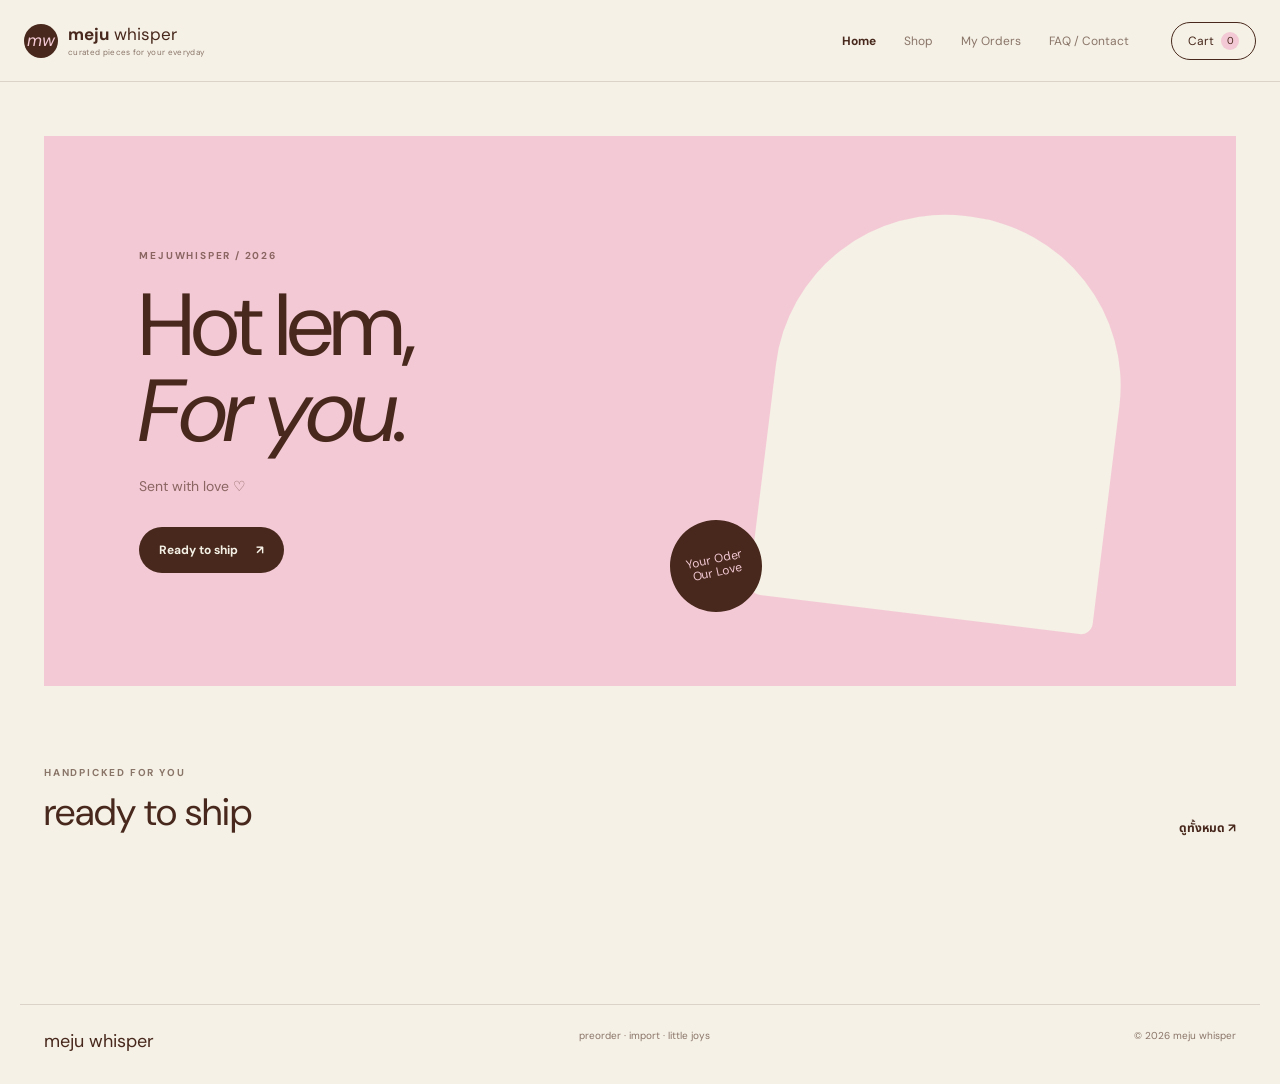
==== commit 9d30b9c3: "Update Meju order system" ====
--- a/index.html
+++ b/index.html
@@ -3,56 +3,90 @@
 <head>
   <meta charset="UTF-8">
   <meta name="viewport" content="width=device-width, initial-scale=1.0">
-  <title>MEJU ORDER</title>
-
+  <meta name="description" content="meju whisper - curated fashion, pre-order and import service">
+  <title>meju whisper — curated pieces</title>
   <link rel="preconnect" href="https://fonts.googleapis.com">
   <link rel="preconnect" href="https://fonts.gstatic.com" crossorigin>
-  <link
-    href="https://fonts.googleapis.com/css2?family=Noto+Sans+Thai:wght@300;400;500;600;700&display=swap"
-    rel="stylesheet"
-  >
+  <link href="https://fonts.googleapis.com/css2?family=DM+Sans:wght@400;500;600;700&family=Noto+Sans+Thai:wght@300;400;500;600;700&display=swap" rel="stylesheet">
+  <link rel="stylesheet" href="style.css?v=829">
+</head>
+<body>
+  <header class="site-header">
+    <a class="brand" href="#home" data-route="home" aria-label="meju whisper home">
+      <span class="brand-mark">mw</span>
+      <span><strong>meju</strong> whisper<small>curated pieces for your everyday</small></span>
+    </a>
+    <button class="mobile-menu-button" type="button" aria-label="เปิดเมนู">☰</button>
+    <nav class="main-nav" aria-label="เมนูหลัก">
+      <a href="#home" data-route="home">Home</a>
+      <a href="#shop" data-route="shop">Shop</a>
+      <a href="#orders" data-route="orders">My Orders</a>
+      <a href="#faq" data-route="faq">FAQ / Contact</a>
+    </nav>
+    <a class="cart-button" href="#cart" data-route="cart">Cart <span id="cartCount">0</span></a>
+  </header>
 
-  <link rel="stylesheet" href="style.css?v=700">
-</head>
-
-<body>
-  <div class="container">
-    <header class="header">
-      <div class="logo">MEJU ORDER</div>
-      <p class="subtitle">Preorder & Import Service</p>
-
-      <div class="search-box">
-        <input
-          id="phoneNumber"
-          type="tel"
-          inputmode="numeric"
-          autocomplete="tel"
-          placeholder="กรอกเบอร์โทรศัพท์"
-        >
-        <button id="searchButton" type="button">ค้นหา</button>
+  <main>
+    <section id="homePage" class="page-section active-page" data-page="home">
+      <div class="hero">
+        <div class="hero-copy">
+          <p class="eyebrow">MejuWhisper / 2026</p>
+          <h1>Hot Iem,<br><em>For you.</em></h1>
+          <p class="hero-text">Sent with love ♡</p>
+          <a class="button button-dark" href="#shop" data-route="shop">Ready to ship <span>↗</span></a>
+        </div>
+        <div class="hero-art">
+          <div class="hero-shape"></div>
+          <div class="hero-sticker">Your Oder<br>Our Love</div>
+          <img src="https://drive.google.com/thumbnail?id=1EkULK-M7Jh7RH7nWNBpsbweMYQD7ODQ1&sz=w1600" alt="meju">
+        </div>
       </div>
 
-      <p class="hint">กรอกเบอร์โทรศัพท์เพื่อเช็กสถานะสินค้า</p>
-    </header>
+      <div class="home-block">
+        <div class="section-heading"><div><p class="eyebrow">HANDPICKED FOR YOU</p><h2>ready to ship</h2></div><a href="#shop" data-route="shop" class="text-link">ดูทั้งหมด ↗</a></div>
+        <div id="featuredProducts" class="product-grid product-grid-four"></div>
+      </div>
 
-    <main>
-      <section id="results" class="results">
-        <div class="welcome-box">
-          <div class="welcome-title">เช็กสถานะคำสั่งซื้อ</div>
-          <div class="welcome-text">กรุณากรอกเบอร์โทรศัพท์ด้านบน</div>
-        </div>
-      </section>
-    </main>
-  </div>
+    </section>
 
-  <footer class="fixed-footer">
-    <div class="footer-logo">MEJU ORDER</div>
-    <div class="footer-subtitle">Preorder | line @703ocmqz</div>
-  </footer>
+    <section id="shopPage" class="page-section" data-page="shop">
+      <div class="page-intro"><p class="eyebrow">MejuWhisper</p><h1>Shop <em>all</em></h1><p>Ready to ship · Pre-order</p></div>
+      <div class="shop-toolbar">
+        <div class="status-tabs" role="tablist" aria-label="ประเภทสินค้า"><button class="status-tab active" type="button" data-status="all">ทั้งหมด</button><button class="status-tab" type="button" data-status="ready">พร้อมส่ง</button><button class="status-tab" type="button" data-status="preorder">Pre-order</button></div>
+        <div class="filter-controls"><label>ค้นหา <input id="productSearch" type="search" placeholder="ชื่อสินค้า..."></label><label>ราคา <select id="priceFilter"><option value="all">ทั้งหมด</option><option value="under1000">ต่ำกว่า ฿1,000</option><option value="1000to2000">฿1,000 - ฿2,000</option><option value="over2000">มากกว่า ฿2,000</option></select></label><label>เรียง <select id="sortProducts"><option value="featured">แนะนำ</option><option value="low">ราคาต่ำไปสูง</option><option value="high">ราคาสูงไปต่ำ</option></select></label></div>
+      </div>
+      <div id="shopProducts" class="product-grid product-grid-three"></div>
+    </section>
 
+    <section id="productPage" class="page-section" data-page="product">
+      <div id="productDetail"></div>
+    </section>
+
+    <section id="cartPage" class="page-section" data-page="cart">
+      <div class="page-intro"><p class="eyebrow">YOUR PICKS</p><h1>Your <em>cart</em></h1><p>ตรวจสอบรายการก่อนสั่งซื้อ</p></div>
+      <div class="cart-layout"><div id="cartItems" class="cart-items"></div><aside id="cartSummary" class="cart-summary"></aside></div>
+    </section>
+
+    <section id="ordersPage" class="page-section" data-page="orders">
+      <div class="page-intro"><p class="eyebrow">ORDER TRACKING</p><h1>My <em>orders</em></h1><p>กรอกเบอร์โทรศัพท์เพื่อตรวจสอบสถานะคำสั่งซื้อ</p></div>
+      <div class="order-search"><input id="phoneNumber" type="tel" inputmode="numeric" autocomplete="tel" placeholder="กรอกเบอร์โทรศัพท์"><button id="searchButton" class="button button-dark" type="button">ค้นหา</button></div>
+      <div id="results" class="results"><div class="welcome-box"><strong>Track your order</strong><span>We’ll help you keep track of your order.</span></div></div>
+    </section>
+
+    <section id="faqPage" class="page-section" data-page="faq">
+      <div class="page-intro"><p class="eyebrow">WE ARE HERE TO HELP</p><h1>FAQ & <em>contact</em></h1><p>คำถามที่พบบ่อยและช่องทางพูดคุยกับเรา</p></div>
+      <div class="faq-layout"><div class="faq-list">
+        <details open><summary>วิธีสั่งซื้อเป็นอย่างไร?</summary><p>เลือกสินค้าที่ชอบ กดเพิ่มลงตะกร้า จากนั้นกดสั่งซื้อและส่งรายละเอียดให้เราทาง LINE OA ทางร้านจะสรุปยอดและแจ้งขั้นตอนถัดไปให้ค่ะ</p></details>
+        <details><summary>ต้องชำระเงินอย่างไร?</summary><p>สินค้าพรีออเดอร์มัดจำ 50% สินค้าพร้อมส่งชำระเต็มจำนวน และสามารถผ่อนชำระตามระยะเวลาที่ร้านกำหนดได้ เราจะแจ้งยอดและรายละเอียดการชำระเงินหลังยืนยันออเดอร์</p></details>
+        <details><summary>พรีออเดอร์ใช้เวลานานแค่ไหน?</summary><p>โดยเฉลี่ย 7–14 วัน ขึ้นอยู่กับรอบสินค้าและการขนส่งจากจีน เราจะแจ้งความคืบหน้าในหน้า My Orders</p></details>
+        <details><summary>ยกเลิกหรือคืนเงินได้ไหม?</summary><p>ออเดอร์พรีออเดอร์ไม่สามารถยกเลิกหลังสั่งซื้อกับร้านค้าแล้ว กรณีสินค้ามีปัญหาโปรดติดต่อเราภายใน 7 วันหลังได้รับสินค้า</p></details>
+      </div><div class="contact-card"><span class="contact-icon">mw</span><h2>Chat with us</h2><p>Your order, Our love</p><a class="button button-dark" id="lineContact" href="#" target="_blank" rel="noopener">เปิด LINE OA ↗</a><small>LINE OA: @703ocmqz</small></div></div>
+    </section>
+  </main>
+
+  <footer class="site-footer"><div class="footer-brand">meju whisper</div><div>preorder · import · little joys</div><div>© 2026 meju whisper</div></footer>
   <div id="toast" class="toast" role="status" aria-live="polite"></div>
-
-  <script src="config.js?v=700"></script>
-  <script src="app.js?v=700"></script>
+  <script src="config.js?v=803"></script>
+  <script src="app.js?v=809"></script>
 </body>
 </html>
--- a/style.css
+++ b/style.css
@@ -1,679 +1,280 @@
-:root {
-  --deep-blush: #530f0e;
-  --cashmere: #f3a0aa;
-  --rich-wood: #30150e;
-  --silk-beach: #f8e5d7;
-
-  --bg: #fcf7f4;
-  --surface: #fffbf8;
-  --surface-soft: #f9f0ea;
-  --text: #30150e;
-  --text-soft: rgba(48, 21, 14, 0.68);
-  --text-light: rgba(48, 21, 14, 0.46);
-  --border: rgba(83, 15, 14, 0.10);
-  --border-strong: rgba(83, 15, 14, 0.18);
-  --shadow: 0 12px 34px rgba(48, 21, 14, 0.05);
-  --content-width: 920px;
-}
-
-* {
-  box-sizing: border-box;
-  margin: 0;
-  padding: 0;
-}
-
-html {
-  -webkit-text-size-adjust: 100%;
-}
-
-body {
-  min-height: 100vh;
-  padding-bottom: 72px;
-  font-family: "Noto Sans Thai", sans-serif;
-  color: var(--text);
-  background: linear-gradient(180deg, #fffdfc 0%, #fcf5f1 100%);
-}
-
+:root{--brown:#48281c;--pink:#f3c9d5;--cream:#f5f1e6;--ink:#48281c;--muted:rgba(72,40,28,.62);--line:rgba(72,40,28,.15);--white:#fffdf9;--serif:"DM Sans","Noto Sans Thai",sans-serif}
+*{box-sizing:border-box;margin:0;padding:0}html{scroll-behavior:smooth}body{min-height:100vh;background:var(--cream);color:var(--ink);font-family:"DM Sans","Noto Sans Thai",sans-serif;font-size:14px}a{color:inherit;text-decoration:none}button,input,select{font:inherit}button{cursor:pointer;border:0;color:inherit}.site-header{height:82px;padding:0 max(24px,calc((100% - 1240px)/2));display:flex;align-items:center;gap:42px;background:var(--cream);border-bottom:1px solid var(--line);position:sticky;top:0;z-index:20}.brand{display:flex;align-items:center;gap:10px;font-size:17px;line-height:1}.brand strong{font-weight:700}.brand small{display:block;color:var(--muted);font-size:8px;letter-spacing:.04em;margin-top:5px}.brand-mark,.contact-icon{display:grid;place-items:center;width:34px;height:34px;border-radius:50%;background:var(--brown);color:var(--pink);font-family:var(--serif);font-size:17px;font-style:italic}.main-nav{display:flex;gap:28px;margin-left:auto}.main-nav a{color:var(--muted);font-size:12px}.main-nav a.active,.main-nav a:hover{color:var(--brown);font-weight:700}.cart-button{border:1px solid var(--brown);border-radius:99px;padding:9px 16px;font-size:12px}.cart-button span{display:inline-grid;place-items:center;min-width:18px;height:18px;margin-left:4px;border-radius:50%;background:var(--pink);font-size:10px}.mobile-menu-button{display:none;background:none;font-size:20px}.page-section{display:none;max-width:1240px;margin:0 auto;padding:54px 24px 100px}.page-section.active-page{display:block}.hero{min-height:550px;display:grid;grid-template-columns:1fr 1fr;align-items:center;gap:40px;padding:46px 8%;background:var(--pink);overflow:hidden}.eyebrow{font-size:10px;letter-spacing:.18em;font-weight:700;color:var(--muted);text-transform:uppercase}.hero h1,.page-intro h1{font-family:var(--serif);font-size:clamp(48px,7vw,88px);line-height:.98;font-weight:400;margin:20px 0}.hero h1 em,.page-intro h1 em{color:var(--brown);font-weight:400}.hero-text{max-width:360px;line-height:1.8;color:var(--muted);margin-bottom:28px}.button{display:inline-flex;align-items:center;justify-content:center;gap:18px;padding:13px 20px;border-radius:99px;font-size:12px;font-weight:700;transition:transform .2s,background .2s}.button:hover{transform:translateY(-2px)}.button-dark{background:var(--brown);color:var(--cream)}.hero-art{height:445px;position:relative;display:grid;place-items:center}.hero-art img{width:72%;height:100%;object-fit:cover;position:relative;z-index:1;border-radius:170px 170px 12px 12px;filter:saturate(.8)}.hero-shape{position:absolute;width:72%;height:90%;right:5%;top:6%;background:var(--cream);border-radius:170px 170px 12px 12px;transform:rotate(7deg)}.hero-sticker{position:absolute;z-index:2;bottom:22px;left:2%;width:92px;height:92px;border-radius:50%;background:var(--brown);color:var(--pink);display:grid;place-items:center;text-align:center;font-family:var(--serif);font-size:12px;line-height:1.1;transform:rotate(-12deg)}.home-block{padding:80px 0 42px}.section-heading{display:flex;justify-content:space-between;align-items:end;margin-bottom:25px}.section-heading h2,.category-strip h2{font-family:var(--serif);font-weight:400;font-size:38px;margin-top:8px}.text-link{font-size:12px;font-weight:700}.product-grid{display:grid;gap:18px}.product-grid-four{grid-template-columns:repeat(4,1fr)}.product-grid-three{grid-template-columns:repeat(3,1fr)}.product-card{min-width:0}.product-image{height:280px;position:relative;overflow:hidden;background:var(--white);border-radius:4px}.product-image img{width:100%;height:100%;object-fit:cover;transition:transform .5s}.product-card:hover .product-image img{transform:scale(1.04)}.product-tag{position:absolute;top:12px;left:12px;padding:5px 9px;background:var(--pink);border-radius:99px;font-size:9px;font-weight:700;z-index:1}.product-info{padding:13px 2px}.product-info h3{font-size:13px;font-weight:600}.product-brand{display:inline-flex;align-items:center;max-width:100%;margin-top:6px;padding:4px 9px;border:1px solid var(--line);border-radius:999px;background:rgba(243,201,213,.2);color:var(--brown);font-size:10px;line-height:1.2;white-space:nowrap;overflow:hidden;text-overflow:ellipsis}.product-bottom{display:flex;justify-content:space-between;align-items:center;margin-top:10px}.product-price{font-size:13px;font-weight:700}.add-button{width:28px;height:28px;border-radius:50%;background:var(--brown);color:var(--cream);font-size:18px;line-height:1}.category-strip{display:grid;grid-template-columns:1.2fr 1fr 1fr 1fr;gap:14px;align-items:stretch;padding:45px 0}.category-strip>div{padding:20px 0}.category-card{min-height:160px;padding:18px;display:flex;flex-direction:column;justify-content:space-between;border-radius:4px}.category-card span{font-size:10px}.category-card strong{font-family:var(--serif);font-size:24px;font-weight:400;line-height:1}.category-card i{font-style:normal;text-align:right}.category-pink{background:var(--pink)}.category-cream{background:var(--white)}.category-brown{background:var(--brown);color:var(--cream)}.page-intro{padding:28px 0 48px;text-align:center}.page-intro h1{font-size:70px;margin:13px 0}.page-intro>p:last-child{color:var(--muted)}.shop-toolbar{border-top:1px solid var(--line);border-bottom:1px solid var(--line);padding:17px 0;display:flex;justify-content:space-between;gap:20px;margin-bottom:28px}.category-tabs{display:flex;gap:18px;align-items:center}.filter-tab{background:none;color:var(--muted);font-size:12px;padding:5px 0}.filter-tab.active{color:var(--brown);font-weight:700;border-bottom:2px solid var(--brown)}.filter-controls{display:flex;gap:10px}.filter-controls label{font-size:10px;color:var(--muted)}.filter-controls input,.filter-controls select{margin-left:5px;border:1px solid var(--line);background:var(--white);padding:7px 9px;font-size:11px;outline:none;border-radius:10px}.filter-controls input{width:125px}.detail-layout{display:grid;grid-template-columns:1fr 1fr;gap:70px;align-items:start}.detail-image{height:600px;background:var(--white)}.detail-image img{width:100%;height:100%;object-fit:cover}.detail-copy{padding-top:20px}.detail-copy .product-brand{font-size:11px}.detail-copy h1{font-family:var(--serif);font-size:52px;font-weight:400;line-height:1.05;margin:12px 0}.detail-copy .detail-price{font-size:20px;font-weight:700;margin-bottom:20px}.detail-copy>p{color:var(--muted);line-height:1.8;max-width:420px}.option-title{font-size:11px;font-weight:700;margin:28px 0 9px}.option-buttons{display:flex;gap:7px}.option-buttons button{padding:9px 15px;border:1px solid var(--line);background:var(--white);font-size:11px}.option-buttons button.selected{border-color:var(--brown);background:var(--pink)}.detail-action{margin-top:28px;width:100%;max-width:300px}.delivery-note{font-size:11px;color:var(--muted);margin-top:16px}.cart-layout{display:grid;grid-template-columns:1.5fr .8fr;gap:38px;align-items:start}.cart-item{display:flex;gap:16px;padding:15px 0;border-bottom:1px solid var(--line)}.cart-item img{width:100px;height:120px;object-fit:cover;background:var(--white)}.cart-item h3{font-size:14px;font-weight:600}.cart-item p{color:var(--muted);font-size:11px;margin-top:4px}.cart-item .cart-price{margin-top:13px;font-weight:700}.quantity-control{display:flex;align-items:center;gap:10px;margin-top:15px}.quantity-control button{width:22px;height:22px;border:1px solid var(--line);background:var(--white);border-radius:50%}.remove-cart{margin-left:auto;background:none;color:var(--muted);font-size:12px}.cart-summary{background:var(--white);padding:24px}.cart-summary h2{font-family:var(--serif);font-weight:400;font-size:28px;margin-bottom:20px}.summary-row{display:flex;justify-content:space-between;padding:9px 0;color:var(--muted);font-size:12px}.summary-total{border-top:1px solid var(--line);margin-top:10px;padding-top:15px;color:var(--brown);font-weight:700}.cart-summary .button{width:100%;margin-top:20px}.empty-state{text-align:center;padding:80px 20px;background:var(--white);color:var(--muted)}.order-search{display:flex;max-width:600px;margin:0 auto 30px;gap:8px}.order-search input{flex:1;border:1px solid var(--line);background:var(--white);padding:13px 16px;outline:none}.order-search .button{border-radius:2px}.results{max-width:900px;margin:0 auto}.welcome-box,.not-found,.error-box,.loading-box{padding:55px;text-align:center;background:var(--white);border:1px solid var(--line)}.welcome-box strong,.not-found-title,.error-title{display:block;font-family:var(--serif);font-size:26px}.welcome-box span,.not-found-text,.error-text{display:block;color:var(--muted);margin-top:8px}.order-card{background:var(--white);padding:22px;margin-bottom:15px;border:1px solid var(--line)}.order-top{display:flex;justify-content:space-between;gap:14px}.order-title{font-weight:700;font-size:17px}.latest-badge{background:var(--pink);padding:4px 8px;border-radius:99px;font-size:9px}.order-meta,.update-label,.update-date,.overview-label{font-size:10px;color:var(--muted)}.update-box{text-align:right}.order-overview{display:grid;grid-template-columns:1fr 1fr;gap:8px;margin-top:16px}.overview-box{padding:12px;border:1px solid var(--line)}.overview-value{font-size:12px;font-weight:700;margin-top:4px}.items-section{border:1px solid var(--line);padding:12px;margin-top:15px}.items-title{font-size:11px;font-weight:700}.item-row{padding:10px 0;border-bottom:1px solid var(--line)}.item-row:last-child{border:0}.item-main-row,.item-sub-row{display:flex;justify-content:space-between;gap:10px}.item-sub-row{justify-content:flex-start;align-items:center;margin-top:7px}.item-name{font-size:12px;font-weight:600}.item-qty,.item-status{font-size:10px}.item-status{background:var(--pink);padding:4px 7px;border-radius:99px}.item-tracking{font-size:10px;color:var(--muted)}.copy-tracking{font-size:9px;background:var(--cream);padding:4px 7px}.items-list:not(.is-open) .item-row:nth-child(n+5){display:none}.items-toggle{width:100%;margin-top:7px;padding:7px;background:var(--cream);font-size:10px}.order-actions{text-align:right;margin-top:13px}.line-contact-button{font-size:10px;background:var(--brown);color:var(--cream);padding:8px 12px;border-radius:99px}.faq-layout{display:grid;grid-template-columns:1.4fr .7fr;gap:70px}.faq-list details{border-top:1px solid var(--line);padding:20px 0}.faq-list details:last-child{border-bottom:1px solid var(--line)}summary{cursor:pointer;font-family:var(--serif);font-size:21px;list-style:none}summary::-webkit-details-marker{display:none}.faq-list p{color:var(--muted);line-height:1.8;padding:15px 25px 0 0}.contact-card{background:var(--pink);padding:32px;min-height:270px}.contact-card h2{font-family:var(--serif);font-size:32px;font-weight:400;margin:20px 0 8px}.contact-card p{color:var(--muted);line-height:1.7;margin-bottom:23px}.contact-card small{display:block;margin-top:13px;color:var(--muted);font-size:10px}.site-footer{display:flex;justify-content:space-between;max-width:1240px;margin:0 auto;padding:24px;min-height:80px;border-top:1px solid var(--line);color:var(--muted);font-size:10px}.footer-brand{color:var(--brown);font-family:var(--serif);font-size:18px}.toast{position:fixed;bottom:25px;left:50%;z-index:50;padding:11px 18px;border-radius:99px;background:var(--brown);color:var(--cream);font-size:11px;opacity:0;transform:translate(-50%,10px);pointer-events:none;transition:.2s}.toast.show{opacity:1;transform:translate(-50%,0)}@media(max-width:800px){.site-header{height:68px;gap:15px}.main-nav{display:none;position:absolute;top:68px;left:0;right:0;padding:18px 24px;background:var(--cream);border-bottom:1px solid var(--line);flex-direction:column;gap:15px}.main-nav.open{display:flex}.mobile-menu-button{display:block;margin-left:auto}.cart-button{padding:8px 11px}.hero{grid-template-columns:1fr;min-height:auto;padding:45px 8%}.hero-art{height:360px}.product-grid-four{grid-template-columns:repeat(2,1fr)}.product-image{height:280px}.category-strip{grid-template-columns:1fr 1fr}.category-strip>div{grid-column:1/-1}.shop-toolbar{flex-direction:column}.filter-controls{flex-wrap:wrap}.detail-layout,.cart-layout,.faq-layout{grid-template-columns:1fr;gap:28px}.detail-image{height:480px}.page-intro h1{font-size:56px}}@media(max-width:480px){.page-section{padding:35px 16px 70px}.hero h1{font-size:55px}.hero-art{height:300px}.product-grid-three{grid-template-columns:repeat(2,1fr);gap:12px}.product-image{height:220px}.product-info h3{font-size:11px}.category-strip{grid-template-columns:1fr}.category-card{min-height:130px}.page-intro h1{font-size:46px}.category-tabs{overflow:auto;white-space:nowrap}.filter-controls label{width:100%}.filter-controls input,.filter-controls select{float:right}.detail-copy h1{font-size:40px}.detail-image{height:390px}.site-footer{flex-direction:column;gap:7px}.order-top{flex-direction:column}.update-box{text-align:left}.order-overview{grid-template-columns:1fr}.welcome-box,.not-found,.error-box,.loading-box{padding:38px 18px}}
+@media(max-width:480px){.hero{padding:28px 20px 24px}.hero h1{font-size:42px;line-height:1.02;margin:14px 0}.hero-text{font-size:11px;line-height:1.6;margin-bottom:20px}.hero .button{max-width:230px;padding:10px 14px;font-size:10px}.hero-art{height:235px}.hero-art img,.hero-shape{width:70%}.hero-sticker{width:72px;height:72px;font-size:10px}.page-section{padding-top:28px}}
+.product-grid-four,.product-grid-three{justify-content:start}
+.product-image{display:block;width:100%}
+.status-tabs{display:flex;align-items:center;gap:18px}
+.status-tab{padding:7px 12px;border:1px solid transparent;border-radius:999px;background:transparent;color:var(--muted);font-size:11px}
+.status-tab.active{background:var(--pink);border-color:var(--line);color:var(--brown);font-weight:700}
+.empty-state{border:0;border-radius:0;background:transparent!important}
+@media(max-width:800px){.status-tabs{overflow-x:auto;gap:8px}.status-tab{white-space:nowrap}}
+.product-grid-four .product-card{max-width:240px}
+.product-grid-three .product-card{max-width:220px}
+.product-image{height:220px!important}
+@media(max-width:800px){.product-grid-four .product-card,.product-grid-three .product-card{max-width:180px}.product-image{height:180px!important}}
+@media(max-width:480px){.product-grid-four .product-card,.product-grid-three .product-card{max-width:150px}.product-image{height:140px!important}}
+.product-card{width:100%;height:100%}
+.product-image{aspect-ratio:1/1;height:auto!important;border-radius:16px;background:var(--white)}
+.product-image img{display:block;width:100%;height:100%;object-fit:cover;border-radius:16px}
+.product-tag{top:10px;left:10px;border-radius:999px}
+@media(max-width:800px){.product-grid-four .product-card,.product-grid-three .product-card{max-width:180px}}
+@media(max-width:480px){.product-grid-four .product-card,.product-grid-three .product-card{max-width:150px}}
+.order-search{padding:7px;background:var(--white);border:1px solid var(--line);border-radius:999px}
+.order-search input,.order-search .button,.order-card,.items-section,.overview-box,.welcome-box,.not-found,.error-box,.loading-box,.cart-summary{border-radius:16px}
+.order-search input{border:0;background:transparent}
+.order-search .button{border-radius:999px}
+.order-card{overflow:hidden}
+.items-section{background:var(--white)}
+.order-search{display:grid;grid-template-columns:minmax(0,1fr) auto;align-items:center;gap:8px;width:100%;max-width:900px;padding:7px;margin:0 auto 30px;background:var(--white);border:1px solid var(--line);border-radius:18px}
+.order-search input{width:100%;height:50px;min-width:0;padding:0 16px;border:0!important;border-radius:12px!important;background:transparent;box-shadow:none;outline:none}
+.order-search input:focus{background:rgba(243,201,213,.18)}
+.order-search .button{height:50px;min-width:88px;margin:0;padding:0 20px;border-radius:12px!important}
+@media(max-width:480px){.order-search{grid-template-columns:1fr;gap:8px;padding:8px;border-radius:18px}.order-search input,.order-search .button{width:100%;height:46px}.order-search .button{min-width:0}}
+.results{width:100%;max-width:900px;margin-left:auto;margin-right:auto}
+.order-search{width:100%;max-width:900px!important;margin-left:auto;margin-right:auto}
+.size-table{width:100%;max-width:420px;margin-top:24px;border-collapse:collapse;font-size:10px;color:var(--muted);text-align:center}.size-table caption{text-align:left;margin-bottom:8px;font-size:10px;font-weight:700;color:var(--brown)}.size-table th,.size-table td{padding:8px;border:1px solid var(--line)}.size-table th{background:var(--pink);color:var(--brown);font-weight:700}.cart-layout{display:grid;grid-template-columns:1.5fr .8fr;gap:38px;align-items:start}.cart-item{display:flex;gap:16px;padding:15px 0;border-bottom:1px solid var(--line)}.cart-item img{width:100px;height:120px;object-fit:cover;background:var(--white)}.cart-item h3{font-size:14px;font-weight:600}.cart-item p{color:var(--muted);font-size:11px;margin-top:4px}.cart-item .cart-price{margin-top:13px;font-weight:700}.quantity-control{display:flex;align-items:center;gap:10px;margin-top:15px}.quantity-control button{width:22px;height:22px;border:1px solid var(--line);background:var(--white);border-radius:50%}.remove-cart{margin-left:auto;background:none;color:var(--muted);font-size:12px}.cart-summary{background:var(--white);padding:24px}.cart-summary h2{font-family:var(--serif);font-weight:400;font-size:28px;margin-bottom:20px}.summary-row{display:flex;justify-content:space-between;padding:9px 0;color:var(--muted);font-size:12px}.summary-total{border-top:1px solid var(--line);margin-top:10px;padding-top:15px;color:var(--brown);font-weight:700}.cart-summary .button{width:100%;margin-top:20px}.empty-state{text-align:center;padding:80px 20px;background:var(--white);color:var(--muted)}.order-search{display:flex;max-width:600px;margin:0 auto 30px;gap:8px}.order-search input{flex:1;border:1px solid var(--line);background:var(--white);padding:13px 16px;outline:none}.order-search .button{border-radius:2px}.results{max-width:900px;margin:0 auto}.welcome-box,.not-found,.error-box,.loading-box{padding:55px;text-align:center;background:var(--white);border:1px solid var(--line)}.welcome-box strong,.not-found-title,.error-title{display:block;font-family:var(--serif);font-size:26px}.welcome-box span,.not-found-text,.error-text{display:block;color:var(--muted);margin-top:8px}.order-card{background:var(--white);padding:22px;margin-bottom:15px;border:1px solid var(--line)}.order-top{display:flex;justify-content:space-between;gap:14px}.order-title{font-weight:700;font-size:17px}.latest-badge{background:var(--pink);padding:4px 8px;border-radius:99px;font-size:9px}.order-meta,.update-label,.update-date,.overview-label{font-size:10px;color:var(--muted)}.update-box{text-align:right}.order-overview{display:grid;grid-template-columns:1fr 1fr;gap:8px;margin-top:16px}.overview-box{padding:12px;border:1px solid var(--line)}.overview-value{font-size:12px;font-weight:700;margin-top:4px}.items-section{border:1px solid var(--line);padding:12px;margin-top:15px}.items-title{font-size:11px;font-weight:700}.item-row{padding:10px 0;border-bottom:1px solid var(--line)}.item-row:last-child{border:0}.item-main-row,.item-sub-row{display:flex;justify-content:space-between;gap:10px}.item-sub-row{justify-content:flex-start;align-items:center;margin-top:7px}.item-name{font-size:12px;font-weight:600}.item-qty,.item-status{font-size:10px}.item-status{background:var(--pink);padding:4px 7px;border-radius:99px}.item-tracking{font-size:10px;color:var(--muted)}.copy-tracking{font-size:9px;background:var(--cream);padding:4px 7px}.items-list:not(.is-open) .item-row:nth-child(n+5){display:none}.items-toggle{width:100%;margin-top:7px;padding:7px;background:var(--cream);font-size:10px}.order-actions{text-align:right;margin-top:13px}.line-contact-button{font-size:10px;background:var(--brown);color:var(--cream);padding:8px 12px;border-radius:99px}.faq-layout{display:grid;grid-template-columns:1.4fr .7fr;gap:70px}.faq-list details{border-top:1px solid var(--line);padding:20px 0}.faq-list details:last-child{border-bottom:1px solid var(--line)}summary{cursor:pointer;font-family:var(--serif);font-size:21px;list-style:none}summary::-webkit-details-marker{display:none}.faq-list p{color:var(--muted);line-height:1.8;padding:15px 25px 0 0}.contact-card{background:var(--pink);padding:32px;min-height:270px}.contact-card h2{font-family:var(--serif);font-size:32px;font-weight:400;margin:20px 0 8px}.contact-card p{color:var(--muted);line-height:1.7;margin-bottom:23px}.contact-card small{display:block;margin-top:13px;color:var(--muted);font-size:10px}.site-footer{display:flex;justify-content:space-between;max-width:1240px;margin:0 auto;padding:24px;min-height:80px;border-top:1px solid var(--line);color:var(--muted);font-size:10px}.footer-brand{color:var(--brown);font-family:var(--serif);font-size:18px}.toast{position:fixed;bottom:25px;left:50%;z-index:50;padding:11px 18px;border-radius:99px;background:var(--brown);color:var(--cream);font-size:11px;opacity:0;transform:translate(-50%,10px);pointer-events:none;transition:.2s}.toast.show{opacity:1;transform:translate(-50%,0)}@media(max-width:800px){.site-header{height:68px;gap:15px}.main-nav{display:none;position:absolute;top:68px;left:0;right:0;padding:18px 24px;background:var(--cream);border-bottom:1px solid var(--line);flex-direction:column;gap:15px}.main-nav.open{display:flex}.mobile-menu-button{display:block;margin-left:auto}.cart-button{padding:8px 11px}.hero{grid-template-columns:1fr;min-height:auto;padding:45px 8%}.hero-art{height:360px}.product-grid-four{grid-template-columns:repeat(2,1fr)}.product-image{height:230px}.category-strip{grid-template-columns:1fr 1fr}.category-strip>div{grid-column:1/-1}.shop-toolbar{flex-direction:column}.filter-controls{flex-wrap:wrap}.detail-layout,.cart-layout,.faq-layout{grid-template-columns:1fr;gap:28px}.detail-image{height:480px}.page-intro h1{font-size:56px}}@media(max-width:480px){.page-section{padding:35px 16px 70px}.hero h1{font-size:55px}.hero-art{height:300px}.product-grid-three{grid-template-columns:repeat(2,1fr);gap:12px}.product-image{height:170px}.product-info h3{font-size:11px}.category-strip{grid-template-columns:1fr}.category-card{min-height:130px}.page-intro h1{font-size:46px}.category-tabs{overflow:auto;white-space:nowrap}.filter-controls label{width:100%}.filter-controls input,.filter-controls select{float:right}.detail-copy h1{font-size:40px}.detail-image{height:390px}.site-footer{flex-direction:column;gap:7px}.order-top{flex-direction:column}.update-box{text-align:left}.order-overview{grid-template-columns:1fr}.welcome-box,.not-found,.error-box,.loading-box{padding:38px 18px}}
+
+/* Keep Thai copy consistent and give controls enough room on smaller screens. */
+body,
 button,
-input {
-  font: inherit;
-}
-
-button {
-  -webkit-tap-highlight-color: transparent;
-}
-
-.container {
-  width: 100%;
-  max-width: 1100px;
-  margin: 0 auto;
-  padding: 24px 16px 34px;
-}
-
-.header {
-  margin-bottom: 22px;
+input,
+select,
+textarea {
+  font-family: "DM Sans", "Noto Sans Thai", sans-serif;
+}
+
+.hero h1,
+.page-intro h1,
+.section-heading h2,
+.category-strip h2,
+.category-card strong,
+.detail-copy h1,
+.cart-summary h2,
+.faq-list summary,
+.contact-card h2 {
+  font-family: "DM Sans", "Noto Sans Thai", sans-serif;
+}
+
+.hero h1,
+.page-intro h1,
+.detail-copy h1 {
+  letter-spacing: -0.035em;
+}
+
+.button {
+  min-height: 46px;
+  line-height: 1.45;
+  white-space: normal;
   text-align: center;
 }
 
-.logo {
-  color: var(--deep-blush);
-  font-size: 30px;
-  font-weight: 700;
-  letter-spacing: 0.3px;
-}
-
-.subtitle {
-  margin-top: 3px;
-  color: var(--text-light);
-  font-size: 13px;
-}
-
-.search-box {
-  display: flex;
-  gap: 10px;
-  width: 100%;
-  max-width: var(--content-width);
-  margin: 18px auto 8px;
-}
-
-.search-box input {
-  flex: 1;
-  min-width: 0;
-  height: 52px;
-  padding: 0 18px;
-  border: 1px solid var(--border-strong);
-  border-radius: 15px;
-  outline: none;
-  background: var(--surface);
-  color: var(--text);
-  font-size: 15px;
-}
-
-.search-box input:focus {
-  border-color: var(--deep-blush);
-  box-shadow: 0 0 0 4px rgba(83, 15, 14, 0.07);
-}
-
-.search-box input::placeholder {
-  color: var(--text-light);
-}
-
-.search-box button {
-  flex-shrink: 0;
-  width: 128px;
-  height: 52px;
-  border: 0;
-  border-radius: 15px;
-  background: var(--deep-blush);
-  color: #fff;
-  font-size: 15px;
-  font-weight: 600;
-  cursor: pointer;
-}
-
-.search-box button:disabled {
-  opacity: 0.6;
-  cursor: not-allowed;
-}
-
-.hint {
-  color: var(--text-light);
-  font-size: 12px;
-}
-
-.results {
-  width: 100%;
-  max-width: var(--content-width);
-  min-height: 150px;
-  margin: 0 auto;
-}
-
-.welcome-box,
-.not-found,
-.error-box,
-.loading-box {
-  width: 100%;
-  padding: 34px 20px;
-  border: 1px solid var(--border);
-  border-radius: 24px;
-  background: var(--surface);
-  box-shadow: var(--shadow);
-  text-align: center;
-}
-
-.welcome-title,
-.not-found-title,
-.error-title {
-  color: var(--deep-blush);
-  font-size: 20px;
-  font-weight: 700;
-}
-
-.welcome-text,
-.not-found-text,
-.error-text {
-  margin-top: 5px;
-  color: var(--text-soft);
-  font-size: 13px;
-}
-
-.loading-spinner {
-  width: 34px;
-  height: 34px;
-  margin: 0 auto 12px;
-  border: 3px solid rgba(83, 15, 14, 0.1);
-  border-top-color: var(--deep-blush);
-  border-radius: 50%;
-  animation: spin 0.8s linear infinite;
-}
-
-@keyframes spin {
-  to { transform: rotate(360deg); }
-}
-
-.loading-text {
-  color: var(--deep-blush);
-  font-size: 14px;
-  font-weight: 600;
-}
-
-.error-detail {
-  max-width: 640px;
-  margin: 12px auto 0;
-  padding: 10px 12px;
-  border-radius: 10px;
-  background: rgba(243, 160, 170, 0.12);
-  color: var(--deep-blush);
-  font-size: 12px;
-  word-break: break-word;
-}
-
-.order-card {
-  width: 100%;
-  margin-bottom: 14px;
-  padding: 18px;
-  border: 1px solid var(--border);
-  border-radius: 22px;
-  background: var(--surface);
-  box-shadow: var(--shadow);
-}
-
-.order-card.latest-order {
-  border-color: rgba(83, 15, 14, 0.24);
-}
-
-.order-top {
-  display: flex;
-  align-items: flex-start;
-  justify-content: space-between;
-  gap: 14px;
-}
-
-.order-main {
-  min-width: 0;
-}
-
-.order-title-row {
-  display: flex;
-  flex-wrap: wrap;
-  align-items: center;
-  gap: 7px;
-}
-
-.order-title {
-  color: var(--deep-blush);
-  font-size: 20px;
-  font-weight: 700;
-  line-height: 1.35;
-  word-break: break-word;
-}
-
-.latest-badge {
-  padding: 4px 8px;
-  border-radius: 999px;
-  background: var(--cashmere);
-  color: var(--rich-wood);
-  font-size: 9px;
-  font-weight: 700;
-}
-
-.order-meta {
-  margin-top: 4px;
-  color: var(--text-light);
-  font-size: 11px;
-}
-
-.update-box {
-  flex-shrink: 0;
-  min-width: 130px;
-  padding: 9px 11px;
-  border: 1px solid var(--border);
-  border-radius: 13px;
-  background: var(--surface-soft);
-  text-align: center;
-}
-
-.update-label {
-  color: var(--deep-blush);
-  font-size: 10px;
-  font-weight: 700;
-}
-
-.update-date {
-  margin-top: 2px;
-  color: var(--text-soft);
-  font-size: 11px;
-}
-
-.order-overview {
-  display: grid;
-  grid-template-columns: 1fr 1fr;
-  gap: 8px;
-  margin-top: 13px;
-}
-
-.overview-box {
-  padding: 11px;
-  border: 1px solid var(--border);
-  border-radius: 12px;
-  background: #fffdfc;
-}
-
-.overview-label {
-  margin-bottom: 4px;
-  color: var(--text-light);
-  font-size: 10px;
-}
-
-.overview-value {
-  color: var(--deep-blush);
-  font-size: 12px;
-  font-weight: 700;
-}
-
-.items-section {
-  margin-top: 13px;
-  padding: 12px;
-  border: 1px solid var(--border);
-  border-radius: 14px;
-  background: #fffdfc;
-}
-
-.items-title {
-  margin-bottom: 7px;
-  color: var(--deep-blush);
-  font-size: 11px;
-  font-weight: 700;
-}
-
-.item-row {
-  padding: 10px 3px;
-  border-bottom: 1px solid rgba(83, 15, 14, 0.06);
-}
-
-.item-row:last-child {
-  border-bottom: 0;
-}
-
-.item-main-row {
-  display: flex;
-  align-items: flex-start;
-  justify-content: space-between;
-  gap: 10px;
-}
-
-.item-name {
-  min-width: 0;
-  color: var(--text);
-  font-size: 12.5px;
-  font-weight: 600;
-  line-height: 1.45;
-  word-break: break-word;
-}
-
-.item-qty {
-  flex-shrink: 0;
-  padding: 3px 8px;
-  border-radius: 999px;
-  background: rgba(243, 160, 170, 0.16);
-  color: var(--deep-blush);
-  font-size: 10px;
-  font-weight: 700;
-}
-
-.item-sub-row {
-  display: flex;
-  flex-wrap: wrap;
-  align-items: center;
-  gap: 6px;
-  margin-top: 7px;
-}
-
-.item-status {
-  display: inline-flex;
-  align-items: center;
-  gap: 5px;
-  padding: 5px 8px;
-  border-radius: 999px;
-  font-size: 10px;
-  font-weight: 700;
-}
-
-.status-confirmed {
-  background: rgba(243, 160, 170, 0.24);
-  color: var(--deep-blush);
-}
-
-.status-shipped {
-  background: var(--silk-beach);
-  color: var(--rich-wood);
-}
-
-.status-warehouse {
-  background: rgba(48, 21, 14, 0.10);
-  color: var(--rich-wood);
-}
-
-.status-transit {
-  background: var(--deep-blush);
-  color: #fff;
-}
-
-.status-thailand {
-  background: var(--cashmere);
-  color: var(--rich-wood);
-}
-
-.status-dispatch {
-  background: var(--rich-wood);
-  color: #fff;
-}
-
-.status-special {
-  background: #fff3cd;
-  color: #7a5a00;
-}
-
-.item-tracking {
-  display: inline-flex;
-  align-items: center;
-  gap: 5px;
-  color: var(--text-soft);
-  font-size: 10px;
-}
-
-.copy-tracking {
-  padding: 4px 7px;
-  border: 1px solid var(--border);
-  border-radius: 7px;
-  background: var(--surface-soft);
-  color: var(--deep-blush);
-  font-size: 9px;
-  font-weight: 600;
-  cursor: pointer;
-}
-
-.items-list:not(.is-open) .item-row:nth-child(n + 5) {
-  display: none;
-}
-
-.items-toggle {
-  display: flex;
-  align-items: center;
-  justify-content: center;
-  gap: 5px;
-  width: 100%;
-  margin-top: 7px;
-  padding: 7px 8px;
-  border: 0;
-  border-radius: 9px;
-  background: rgba(248, 229, 215, 0.65);
-  color: var(--deep-blush);
-  font-size: 10px;
-  font-weight: 600;
-  cursor: pointer;
-}
-
-.order-actions {
-  display: flex;
-  justify-content: flex-end;
-  margin-top: 12px;
-}
-
-.line-contact-button {
-  display: inline-flex;
-  align-items: center;
-  justify-content: center;
-  padding: 8px 12px;
-  border-radius: 10px;
-  background: var(--deep-blush);
-  color: #fff;
-  font-size: 10px;
-  font-weight: 600;
-  text-decoration: none;
-}
-
-.fixed-footer {
-  position: fixed;
-  right: 0;
-  bottom: 0;
-  left: 0;
-  z-index: 1000;
-  display: flex;
-  min-height: 60px;
-  flex-direction: column;
-  align-items: center;
-  justify-content: center;
-  padding: 6px 14px;
-  border-top: 1px solid rgba(83, 15, 14, 0.08);
-  background: rgba(255, 250, 247, 0.96);
-  backdrop-filter: blur(12px);
-  -webkit-backdrop-filter: blur(12px);
-}
-
-.footer-logo {
-  color: var(--deep-blush);
-  font-size: 12px;
-  font-weight: 700;
-}
-
-.footer-subtitle {
-  margin-top: 1px;
-  color: var(--text-soft);
-  font-size: 10.5px;
-}
-
-.toast {
-  position: fixed;
-  bottom: 78px;
-  left: 50%;
-  z-index: 3000;
-  max-width: calc(100% - 30px);
-  padding: 9px 14px;
-  border-radius: 999px;
-  background: var(--rich-wood);
-  color: #fff;
-  font-size: 11px;
-  opacity: 0;
-  pointer-events: none;
-  transform: translate(-50%, 14px);
-  transition: 0.2s;
-}
-
-.toast.show {
-  opacity: 1;
-  transform: translate(-50%, 0);
-}
-
-@media (max-width: 620px) {
-  .order-overview {
-    grid-template-columns: 1fr;
+@media (max-width: 1024px) {
+  .site-header {
+    padding: 0 28px;
+    gap: 24px;
+  }
+
+  .main-nav {
+    gap: 18px;
+  }
+
+  .page-section {
+    padding-right: 28px;
+    padding-left: 28px;
+  }
+
+  .hero {
+    padding-right: 6%;
+    padding-left: 6%;
+  }
+
+  .product-image {
+    height: 290px;
+  }
+
+  .detail-layout {
+    gap: 42px;
+  }
+}
+
+@media (max-width: 800px) {
+  .site-header {
+    padding: 0 18px;
+  }
+
+  .main-nav {
+    right: 0;
+    left: 0;
+    padding: 18px;
+  }
+
+  .hero {
+    gap: 28px;
+    padding: 40px 7%;
+  }
+
+  .hero h1 {
+    font-size: clamp(42px, 9vw, 64px);
+  }
+
+  .hero-text {
+    max-width: 440px;
+  }
+
+  .home-block {
+    padding-top: 58px;
+  }
+
+  .page-section {
+    padding-top: 40px;
+  }
+
+  .page-intro {
+    padding-bottom: 34px;
+  }
+
+  .page-intro h1 {
+    font-size: clamp(44px, 9vw, 60px);
+  }
+
+  .shop-toolbar {
+    align-items: stretch;
+  }
+
+  .filter-controls {
+    justify-content: flex-start;
+  }
+
+  .detail-copy h1 {
+    font-size: clamp(38px, 8vw, 50px);
   }
 }
 
 @media (max-width: 480px) {
   body {
-    padding-bottom: 58px;
-  }
-
-  .container {
-    padding: 13px 10px 20px;
-  }
-
-  .header {
-    margin-bottom: 14px;
-  }
-
-  .logo {
-    font-size: 23px;
-  }
-
-  .subtitle {
+    font-size: 13px;
+  }
+
+  .site-header {
+    height: 64px;
+    gap: 10px;
+  }
+
+  .brand {
+    min-width: 0;
+    font-size: 15px;
+  }
+
+  .brand small {
+    overflow: hidden;
+    max-width: 150px;
+    white-space: nowrap;
+    text-overflow: ellipsis;
+  }
+
+  .cart-button {
+    padding: 7px 10px;
     font-size: 11px;
   }
 
-  .search-box {
-    gap: 7px;
-    margin: 13px auto 7px;
-  }
-
-  .search-box input {
-    height: 43px;
-    padding: 0 12px;
-    border-radius: 11px;
-    font-size: 13px;
-  }
-
-  .search-box button {
-    width: 82px;
-    height: 43px;
-    border-radius: 11px;
-    font-size: 13px;
-  }
-
-  .hint {
+  .page-section {
+    padding: 28px 14px 60px;
+  }
+
+  .hero {
+    padding: 34px 22px;
+  }
+
+  .hero h1 {
+    font-size: 44px;
+    line-height: 1.05;
+  }
+
+  .hero-text {
+    font-size: 12px;
+    line-height: 1.7;
+  }
+
+  .hero .button {
+    width: 100%;
+    max-width: 260px;
+    padding: 11px 15px;
+    font-size: 11px;
+  }
+
+  .hero-art {
+    height: 280px;
+  }
+
+  .section-heading h2,
+  .category-strip h2 {
+    font-size: 30px;
+  }
+
+  .product-grid-four,
+  .product-grid-three {
+    gap: 12px;
+  }
+
+  .product-image {
+    height: 210px;
+  }
+
+  .product-info {
+    padding-top: 10px;
+  }
+
+  .product-info h3 {
+    min-height: 2.8em;
+    font-size: 11px;
+    line-height: 1.4;
+  }
+
+  .product-brand,
+  .product-price {
     font-size: 10px;
   }
 
-  .welcome-box,
-  .not-found,
-  .error-box,
-  .loading-box {
-    padding: 21px 13px;
-    border-radius: 17px;
-  }
-
-  .welcome-title,
-  .not-found-title,
-  .error-title {
-    font-size: 17px;
-  }
-
-  .welcome-text,
-  .not-found-text,
-  .error-text {
-    font-size: 11px;
-  }
-
-  .order-card {
-    margin-bottom: 10px;
-    padding: 13px;
-    border-radius: 17px;
-  }
-
-  .order-top {
-    gap: 7px;
-  }
-
-  .order-title {
-    font-size: 15px;
-  }
-
-  .order-meta {
-    font-size: 9px;
-  }
-
-  .update-box {
-    min-width: 92px;
-    padding: 6px 7px;
-    border-radius: 9px;
-  }
-
-  .update-label {
-    font-size: 8px;
-  }
-
-  .update-date {
-    font-size: 8.5px;
-  }
-
-  .order-overview {
-    gap: 6px;
-    margin-top: 9px;
-  }
-
-  .overview-box {
-    padding: 8px 9px;
-    border-radius: 9px;
-  }
-
-  .overview-label {
-    font-size: 8.5px;
-  }
-
-  .overview-value {
-    font-size: 10px;
-  }
-
-  .items-section {
-    margin-top: 9px;
-    padding: 9px;
-    border-radius: 11px;
-  }
-
-  .items-title {
-    font-size: 9.5px;
-  }
-
-  .item-row {
-    padding: 8px 2px;
-  }
-
-  .item-name {
-    font-size: 10.5px;
-  }
-
-  .item-qty {
-    font-size: 8.5px;
-  }
-
-  .item-status,
-  .item-tracking {
-    font-size: 8.8px;
-  }
-
-  .items-list:not(.is-open) .item-row:nth-child(n + 3) {
-    display: none;
-  }
-
-  .items-toggle {
-    font-size: 9px;
-  }
-
-  .line-contact-button {
+  .add-button {
+    flex: 0 0 28px;
+  }
+
+  .filter-controls {
+    display: grid;
+    grid-template-columns: 1fr;
+  }
+
+  .filter-controls label {
+    display: flex;
+    align-items: center;
+    justify-content: space-between;
+  }
+
+  .filter-controls input,
+  .filter-controls select {
+    flex: 1;
+    min-width: 0;
+    margin-left: 10px;
+  }
+
+  .detail-image {
+    height: 360px;
+  }
+
+  .detail-action {
+    max-width: none;
     width: 100%;
-    font-size: 9.5px;
-  }
-
-  .fixed-footer {
-    min-height: 52px;
-  }
-
-  .footer-logo {
-    font-size: 11px;
-  }
-
-  .footer-subtitle {
-    font-size: 9.5px;
-  }
-}
+  }
+
+  .order-search {
+    flex-direction: column;
+  }
+
+  .order-search .button {
+    width: 100%;
+  }
+
+  .site-footer {
+    padding: 22px 16px;
+  }
+}.cart-layout{display:grid;grid-template-columns:1.5fr .8fr;gap:38px;align-items:start}.cart-item{display:flex;gap:16px;padding:15px 0;border-bottom:1px solid var(--line)}.cart-item img{width:100px;height:120px;object-fit:cover;background:var(--white)}.cart-item h3{font-size:14px;font-weight:600}.cart-item p{color:var(--muted);font-size:11px;margin-top:4px}.cart-item .cart-price{margin-top:13px;font-weight:700}.quantity-control{display:flex;align-items:center;gap:10px;margin-top:15px}.quantity-control button{width:22px;height:22px;border:1px solid var(--line);background:var(--white);border-radius:50%}.remove-cart{margin-left:auto;background:none;color:var(--muted);font-size:12px}.cart-summary{background:var(--white);padding:24px}.cart-summary h2{font-family:var(--serif);font-weight:400;font-size:28px;margin-bottom:20px}.summary-row{display:flex;justify-content:space-between;padding:9px 0;color:var(--muted);font-size:12px}.summary-total{border-top:1px solid var(--line);margin-top:10px;padding-top:15px;color:var(--brown);font-weight:700}.cart-summary .button{width:100%;margin-top:20px}.empty-state{text-align:center;padding:80px 20px;background:var(--white);color:var(--muted)}.order-search{display:flex;max-width:600px;margin:0 auto 30px;gap:8px}.order-search input{flex:1;border:1px solid var(--line);background:var(--white);padding:13px 16px;outline:none}.order-search .button{border-radius:2px}.results{max-width:900px;margin:0 auto}.welcome-box,.not-found,.error-box,.loading-box{padding:55px;text-align:center;background:var(--white);border:1px solid var(--line)}.welcome-box strong,.not-found-title,.error-title{display:block;font-family:var(--serif);font-size:26px}.welcome-box span,.not-found-text,.error-text{display:block;color:var(--muted);margin-top:8px}.order-card{background:var(--white);padding:22px;margin-bottom:15px;border:1px solid var(--line)}.order-top{display:flex;justify-content:space-between;gap:14px}.order-title{font-weight:700;font-size:17px}.latest-badge{background:var(--pink);padding:4px 8px;border-radius:99px;font-size:9px}.order-meta,.update-label,.update-date,.overview-label{font-size:10px;color:var(--muted)}.update-box{text-align:right}.order-overview{display:grid;grid-template-columns:1fr 1fr;gap:8px;margin-top:16px}.overview-box{padding:12px;border:1px solid var(--line)}.overview-value{font-size:12px;font-weight:700;margin-top:4px}.items-section{border:1px solid var(--line);padding:12px;margin-top:15px}.items-title{font-size:11px;font-weight:700}.item-row{padding:10px 0;border-bottom:1px solid var(--line)}.item-row:last-child{border:0}.item-main-row,.item-sub-row{display:flex;justify-content:space-between;gap:10px}.item-sub-row{justify-content:flex-start;align-items:center;margin-top:7px}.item-name{font-size:12px;font-weight:600}.item-qty,.item-status{font-size:10px}.item-status{background:var(--pink);padding:4px 7px;border-radius:99px}.item-tracking{font-size:10px;color:var(--muted)}.copy-tracking{font-size:9px;background:var(--cream);padding:4px 7px}.items-list:not(.is-open) .item-row:nth-child(n+5){display:none}.items-toggle{width:100%;margin-top:7px;padding:7px;background:var(--cream);font-size:10px}.order-actions{text-align:right;margin-top:13px}.line-contact-button{font-size:10px;background:var(--brown);color:var(--cream);padding:8px 12px;border-radius:99px}.faq-layout{display:grid;grid-template-columns:1.4fr .7fr;gap:70px}.faq-list details{border-top:1px solid var(--line);padding:20px 0}.faq-list details:last-child{border-bottom:1px solid var(--line)}summary{cursor:pointer;font-family:var(--serif);font-size:21px;list-style:none}summary::-webkit-details-marker{display:none}.faq-list p{color:var(--muted);line-height:1.8;padding:15px 25px 0 0}.contact-card{background:var(--pink);padding:32px;min-height:270px}.contact-card h2{font-family:var(--serif);font-size:32px;font-weight:400;margin:20px 0 8px}.contact-card p{color:var(--muted);line-height:1.7;margin-bottom:23px}.contact-card small{display:block;margin-top:13px;color:var(--muted);font-size:10px}.site-footer{display:flex;justify-content:space-between;max-width:1240px;margin:0 auto;padding:24px;min-height:80px;border-top:1px solid var(--line);color:var(--muted);font-size:10px}.footer-brand{color:var(--brown);font-family:var(--serif);font-size:18px}.toast{position:fixed;bottom:25px;left:50%;z-index:50;padding:11px 18px;border-radius:99px;background:var(--brown);color:var(--cream);font-size:11px;opacity:0;transform:translate(-50%,10px);pointer-events:none;transition:.2s}.toast.show{opacity:1;transform:translate(-50%,0)}@media(max-width:800px){.site-header{height:68px;gap:15px}.main-nav{display:none;position:absolute;top:68px;left:0;right:0;padding:18px 24px;background:var(--cream);border-bottom:1px solid var(--line);flex-direction:column;gap:15px}.main-nav.open{display:flex}.mobile-menu-button{display:block;margin-left:auto}.cart-button{padding:8px 11px}.hero{grid-template-columns:1fr;min-height:auto;padding:45px 8%}.hero-art{height:360px}.product-grid-four{grid-template-columns:repeat(2,1fr)}.product-image{height:280px}.category-strip{grid-template-columns:1fr 1fr}.category-strip>div{grid-column:1/-1}.shop-toolbar{flex-direction:column}.filter-controls{flex-wrap:wrap}.detail-layout,.cart-layout,.faq-layout{grid-template-columns:1fr;gap:28px}.detail-image{height:480px}.page-intro h1{font-size:56px}}@media(max-width:480px){.page-section{padding:35px 16px 70px}.hero h1{font-size:55px}.hero-art{height:300px}.product-grid-three{grid-template-columns:repeat(2,1fr);gap:12px}.product-image{height:220px}.product-info h3{font-size:11px}.category-strip{grid-template-columns:1fr}.category-card{min-height:130px}.page-intro h1{font-size:46px}.category-tabs{overflow:auto;white-space:nowrap}.filter-controls label{width:100%}.filter-controls input,.filter-controls select{float:right}.detail-copy h1{font-size:40px}.detail-image{height:390px}.site-footer{flex-direction:column;gap:7px}.order-top{flex-direction:column}.update-box{text-align:left}.order-overview{grid-template-columns:1fr}.welcome-box,.not-found,.error-box,.loading-box{padding:38px 18px}}
